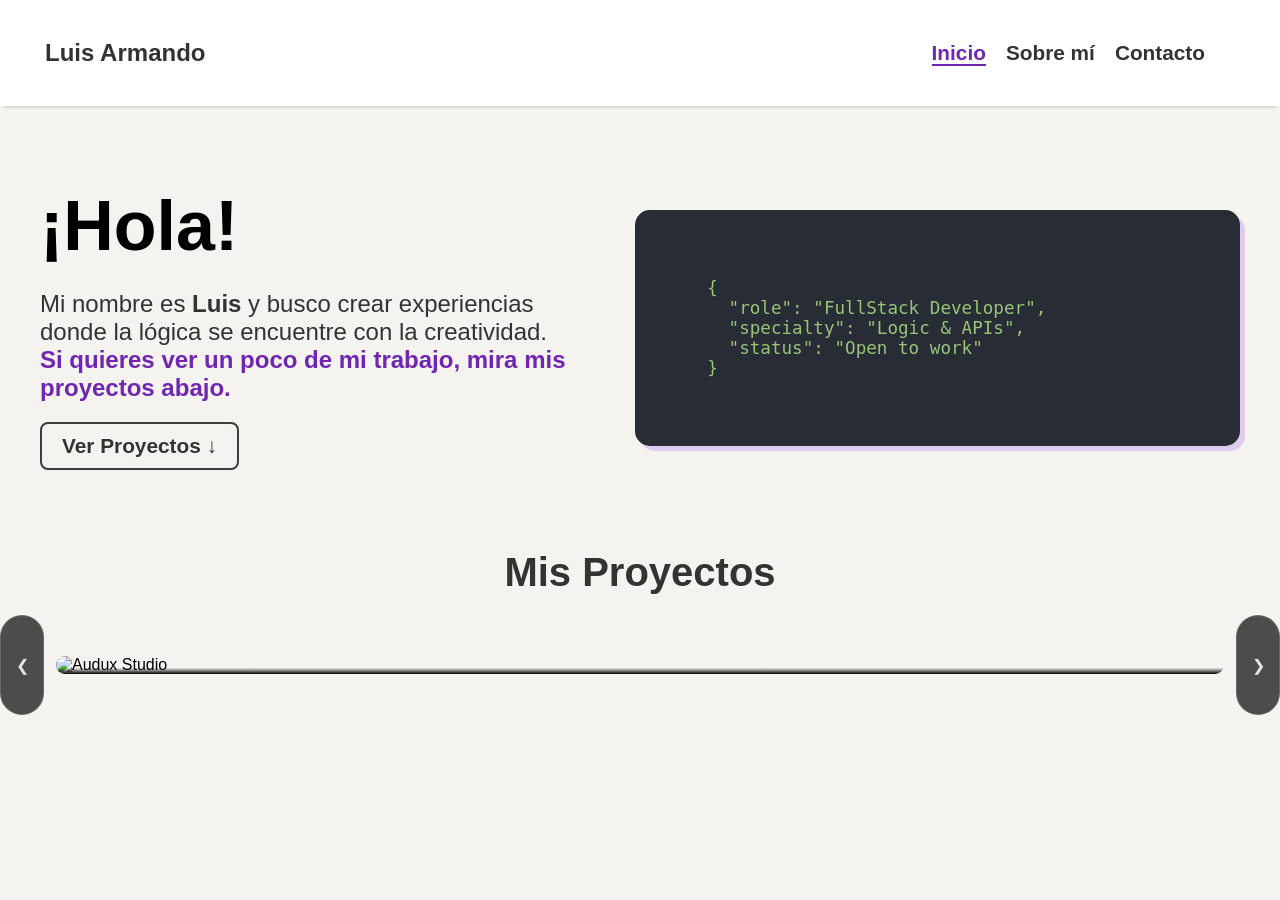
==== index.html @ 327a5020 "v1.1 cambios en el diseño" ====
<!doctype html>
<html lang="en">
  <head>
    <meta charset="UTF-8" />
    <meta name="viewport" content="width=device-width, initial-scale=1.0" />
    <link rel="stylesheet" href="./css/index.css" />
    <link rel="stylesheet" href="./css/carousel.css" />
    <link rel="stylesheet" href="./css/navbar.css" />
    <link rel="stylesheet" href="./css/global.css" />
    <link
      rel="icon"
      type="image/png"
      sizes="32x32"
      href="./assets/Foto_Mia.jpg"
    />
    <title>Inicio - Luis Armando</title>
  </head>
  <body>
    <!-- NAVBAR -->
    <header>
      <nav>
        <a href="./index.html" class="logo-nav">
          <p>Luis Armando</p>
        </a>
        <ul>
          <li><a href="./index.html">Inicio</a></li>
          <li><a href="./pages/sobreMi.html">Sobre mí</a></li>
          <li><a href="./pages/contacto.html">Contacto</a></li>
        </ul>
      </nav>
    </header>

    <!-- SECCIÓN DE MI BIENVENIDA -->

    <div class="hero-section">
      <div class="container-bienvenida">
        <p class="hola">¡Hola!</p>
        <p class="descripcion-bienvenida">
          Mi nombre es <strong>Luis</strong> y busco crear experiencias donde la
          lógica se encuentre con la creatividad.
        </p>
        <p class="descripcion-bienvenida2">
          Si quieres ver un poco de mi trabajo, mira mis proyectos abajo.
        </p>
        <a href="#proyectos" class="btn-scroll">Ver Proyectos ↓</a>
      </div>

      <div class="decoracion-tecnica">
        <pre><code>
    {
      "role": "FullStack Developer",
      "specialty": "Logic & APIs",
      "status": "Open to work"
    }
        </code></pre>
      </div>
    </div>

    <!-- SECCIÓN DEL CAROUSEL -->
    <p class="titulo-trabajo" id="proyectos">Mis Proyectos</p>

    <div class="carousel-wrapper">
      <button class="prev" id="prevBtn">&#10094;</button>

      <div class="carousel-container">
        <div class="carousel-slides">
          <!-- Aqui se inserta el inner de js -->
        </div>
      </div>

      <button class="next" id="nextBtn">&#10095;</button>
    </div>

    <script src="./js/carousel.js"></script>
    <script src="./js/navbar.js"></script>
  </body>
</html>
---- css/index.css ----
.hero-section {
  display: flex;
  flex-wrap: wrap;
  justify-content: center;
  align-items: center;
  gap: 50px;
  max-width: 1200px;
  margin: 60px auto;
  padding: 20px;
}

.hola {
  font-size: 70px;
  margin: 0;
  font-weight: bold;
}

.container-bienvenida {
  flex: 1;
  min-width: 300px;
  text-align: left;
}

.decoracion-tecnica {
  flex: 1;
  min-width: 300px;
  background-color: #282c34;
  color: #7026B1;
  padding: 30px;
  border-radius: 15px;
  box-shadow: 5px 5px 1px rgba(138, 43, 226, 0.2);
  font-family: "Consolas", "Monaco", monospace;
  font-size: 1.1rem;
  user-select: none;
}

.decoracion-tecnica code {
  color: #98c379;
}

.decoracion-tecnica span {
  color: #61afef;
}

.btn-scroll {
  display: inline-block;
  margin-top: 20px;
  color: #333333;
  text-decoration: none;
  font-weight: bold;
  border: 2px solid rgb(61, 61, 61);
  padding: 10px 20px;
  border-radius: 8px;
  transition: all 0.3s ease;
}

.btn-scroll:hover {
  background-color: none;
  color: #7026B1;
  border: 2px solid #7026B1;
}

.titulo-trabajo {
  text-align: center;
  font-size: 40px;
  margin: 0;
  margin-bottom: 20px;
  color: #333333;
  font-weight: bold;
}

.descripcion-bienvenida {
  font-size: 1.5rem;
  margin-bottom: 0;
  color: #333333;
}

.descripcion-bienvenida2 {
  font-weight: bold;
  margin: 0;
  color: #7026B1;
  font-size: 1.5rem;
}

/* ── RESPONSIVE ── */

@media (max-width: 768px) {
  .hero-section {
    margin: 40px auto;
    gap: 30px;
  }

  .hola {
    font-size: 72px;
  }

  .descripcion-bienvenida,
  .descripcion-bienvenida2 {
    font-size: 1.25rem;
  }

  .btn-scroll{
    max-width: 100px;
    font-size: 0.8rem;
  }
}

@media (max-width: 600px) {
  .hero-section {
    flex-direction: column;
    margin: 30px auto;
    gap: 24px;
    padding: 16px;
  }

  .container-bienvenida {
    min-width: unset;
    width: 100%;
  }

  .hola {
    font-size: 56px;
  }

  .descripcion-bienvenida,
  .descripcion-bienvenida2 {
    font-size: 1.1rem;
  }

  .decoracion-tecnica {
    min-width: unset;
    width: 100%;
    font-size: 0.9rem;
    padding: 20px;
    box-sizing: border-box;
    box-shadow: 6px 6px 0px rgba(138, 43, 226, 0.2);
  }

  .titulo-trabajo {
    font-size: 30px;
  }
}

@media (max-width: 480px) {
  .hola {
    font-size: 48px;
  }

  .descripcion-bienvenida,
  .descripcion-bienvenida2 {
    font-size: 1rem;
  }

  .decoracion-tecnica {
    font-size: 0.8rem;
    padding: 16px;
  }

  .titulo-trabajo {
    font-size: 26px;
  }
}
---- css/carousel.css ----
.carousel-wrapper {
  position: relative;
  max-width: 1300px;
  margin: auto;
  margin-bottom: 50px;
  display: flex;
  align-items: center;
  gap: 12px;
}

.carousel-container {
  position: relative;
  flex: 1;
  overflow: hidden;
  border-radius: 12px;
}

.carousel-slides {
  display: flex;
  width: 100%;
  transition: transform 0.4s ease-in-out;
}

.slide {
  flex: 0 0 100%;
  width: 100%;
}

.box-image {
  position: relative;
  width: 100%;
  overflow: hidden;
}

.box-image img {
  width: 100%;
  display: block;
}

.box-image::after {
  content: "";
  position: absolute;
  inset: 0;
  background: linear-gradient(to bottom, transparent 65%, black);
  z-index: 1;
}

.btn-link {
  color: white;
  font-weight: bold;
}

.caption {
  position: absolute;
  bottom: 0;
  left: 0;
  width: 100%;
  padding: 20px;
  color: white;
  z-index: 2;
}

/* ── BOTONES fuera de la imagen ── */
.prev,
.next {
  flex-shrink: 0;
  background: rgba(20, 20, 20, 0.75);
  color: rgba(255, 255, 255, 0.85);
  border: 1px solid rgba(255, 255, 255, 0.15);
  width: 44px;
  height: 100px;
  border-radius: 22px;
  display: flex;
  align-items: center;
  justify-content: center;
  cursor: pointer;
  font-size: 1rem;
  transition:
    background 0.2s ease,
    border-color 0.2s ease,
    color 0.2s ease;
  position: static;
  transform: none;
  z-index: auto;
}

.prev:hover,
.next:hover {
  background: rgba(255, 255, 255, 0.12);
  border-color: rgba(255, 255, 255, 0.4);
  color: white;
}

/* ── RESPONSIVE ── */

@media (max-width: 600px) {
  .carousel-wrapper {
    gap: 8px;
    margin-bottom: 36px;
  }

  .carousel-container {
    border-radius: 8px;
  }

  .prev,
  .next {
    width: 36px;
    height: 72px;
    border-radius: 18px;
    font-size: 0.85rem;
  }

  .caption {
    padding: 12px 14px;
    font-size: 0.9rem;
  }
}

@media (max-width: 480px) {
  .carousel-wrapper {
    margin: 0 10px 10px 10px;
    gap: 6px;
  }

  .prev,
  .next {
    width: 32px;
    height: 60px;
    border-radius: 16px;
    font-size: 0.75rem;
  }

  .caption {
    padding: 10px 12px;
    font-size: 0.82rem;
  }

  .box-image::after {
    background: rgb(0, 0, 0, 0.4);
  }
}
---- css/navbar.css ----
header {
  position: relative;
  background: white;
  box-shadow: 0 4px 4px -4px rgba(0, 0, 0, 0.3);
}

nav {
  display: flex;
  justify-content: space-between;
  margin: auto;
  margin-right: 50px;
  padding: 15px;
  align-items: center;
}

ul {
  display: flex;
  list-style: none;
  gap: 20px;
  margin: 0;
  padding: 10px;
  justify-content: end;
}

a {
  text-decoration: none;
  color: #333333;
  font-size: 1.3rem;
}

a:hover {
  color: #7026B1;
}

li {
  font-size: large;
  font-weight: bold;
}

.logo-nav {
  margin-left: 30px;
  font-size: 1.5rem;
  font-weight: 600;
}

/* ── RESPONSIVE ── */

@media (max-width: 600px) {
  nav {
    margin-right: 0;
    padding: 10px 0;
    justify-content: center;
    flex-direction: column;
  }

  ul {
    justify-content: center;
    gap: 24px;
    padding: 8px 10px;
  }

  ul li a {
    font-size: 0.8rem;
  }

  .logo-nav {
    margin: auto;
    font-size: 1rem;
  }
}

@media (max-width: 480px) {
  ul {
    gap: 16px;
  }

  a {
    font-size: 1rem;
  }
}
---- css/global.css ----
html {
  scroll-behavior: smooth;
}

body {
  box-sizing: border-box;
  background: #f4f3f0;
  margin: 0;
  padding: 0;
  font-family: Arial, Helvetica, sans-serif;
}

/* ESTILOS PARA LAS DEMOSTRACIONES DE LOS PROYECTOS */

.container-btn-volver {
  padding: 20px 0 20px 80px;
}

.container-btn-volver a {
  font-weight: 600;
}

.contenedor-video {
  position: relative;
  max-width: 1300px;
  margin: auto;
  overflow: hidden;
  border-radius: 12px;
  margin-bottom: 50px;
}

#video {
  width: 100%;
  aspect-ratio: 16 / 9;
  background-color: #eee;
}

.descripcion-proyecto {
  font-size: 1.5rem;
  margin-bottom: 0;
  color: rgb(61, 61, 61);
}

.container-descripcion {
  padding-left: 80px;
  width: 65%;
}

.container-demostracion {
  padding-left: 80px;
}

.titulo-proyecto {
  font-size: 3rem;
  font-weight: bold;
  margin: 0;
}

.titulo-caro_gale {
  font-size: 1.5rem;
  font-weight: 600;
  padding-left: 50px;
  margin: 30px;
}

.tecnologias {
  display: flex;
  flex-wrap: wrap;
  gap: 15px;
  max-width: 1300px;
  margin: auto;
  margin-bottom: 40px;
}

.tag {
  border: 0.5px solid rgb(138, 43, 226, 0.3);
  padding: 10px;
  border-radius: 10px;
  box-shadow:
    1px 1px 10px -3px #7026B1,
    -1px -1px 10px -3px #7026B1;
  color: #7026B1;
  transition: color ease 0.2s;
  font-weight: bold;
  background: white;
}

.tag:hover {
  color: #5c1e92;
}

.link-proyecto {
  font-weight: bold;
  color: #7026b1;
  text-decoration: underline;
  transition: color ease 0.2s;
}

.link-proyecto:hover {
  color: rgb(168, 83, 168);
}

nav ul li a.active {
  color: #7026b1;
  font-weight: bold;
  border-bottom: 2px solid #7026b1;
}

.btn-link {
  background-image: linear-gradient(
    to right,
    #ffffff 30%,
    #7026b1 50%,
    #ffffff 70%
  );
  background-size: 200% auto;
  -webkit-background-clip: text;
  background-clip: text;
  color: transparent; /* El blanco lo provee el fondo */
  animation: brillo 3s linear infinite;
}

.btn-link:hover{
  color: white
}

@keyframes brillo {
  0% {
    background-position: 200% center;
  }
  100% {
    background-position: -200% center;
  }
}

/* ── RESPONSIVE ── */

@media (max-width: 768px) {
  .container-descripcion {
    padding-left: 40px;
    width: 80%;
  }

  .container-demostracion {
    padding-left: 40px;
  }

  .container-btn-volver {
    padding-left: 40px;
  }

  .titulo-proyecto {
    font-size: 2.4rem;
  }

  .descripcion-proyecto {
    font-size: 1.25rem;
  }

  .titulo-caro_gale {
    padding-left: 20px;
    margin: 20px 0;
  }
}

@media (max-width: 600px) {
  .container-descripcion {
    padding: 0 16px;
    width: auto;
    box-sizing: border-box;
  }

  .container-demostracion {
    padding: 0 16px;
    box-sizing: border-box;
  }

  .container-btn-volver {
    padding: 16px 0 16px 16px;
  }

  .titulo-proyecto {
    font-size: 2rem;
  }

  .descripcion-proyecto {
    font-size: 1.1rem;
  }

  .titulo-caro_gale {
    font-size: 1.25rem;
    padding-left: 0;
    margin: 20px 0 12px;
  }

  .contenedor-video {
    border-radius: 8px;
    margin-bottom: 32px;
  }

  .tecnologias {
    gap: 10px;
  }
}

@media (max-width: 480px) {
  .titulo-proyecto {
    font-size: 1.75rem;
  }

  .descripcion-proyecto {
    font-size: 1rem;
  }

  .titulo-caro_gale {
    font-size: 1.1rem;
  }

  .tag {
    font-size: 0.85rem;
    padding: 8px;
  }
}
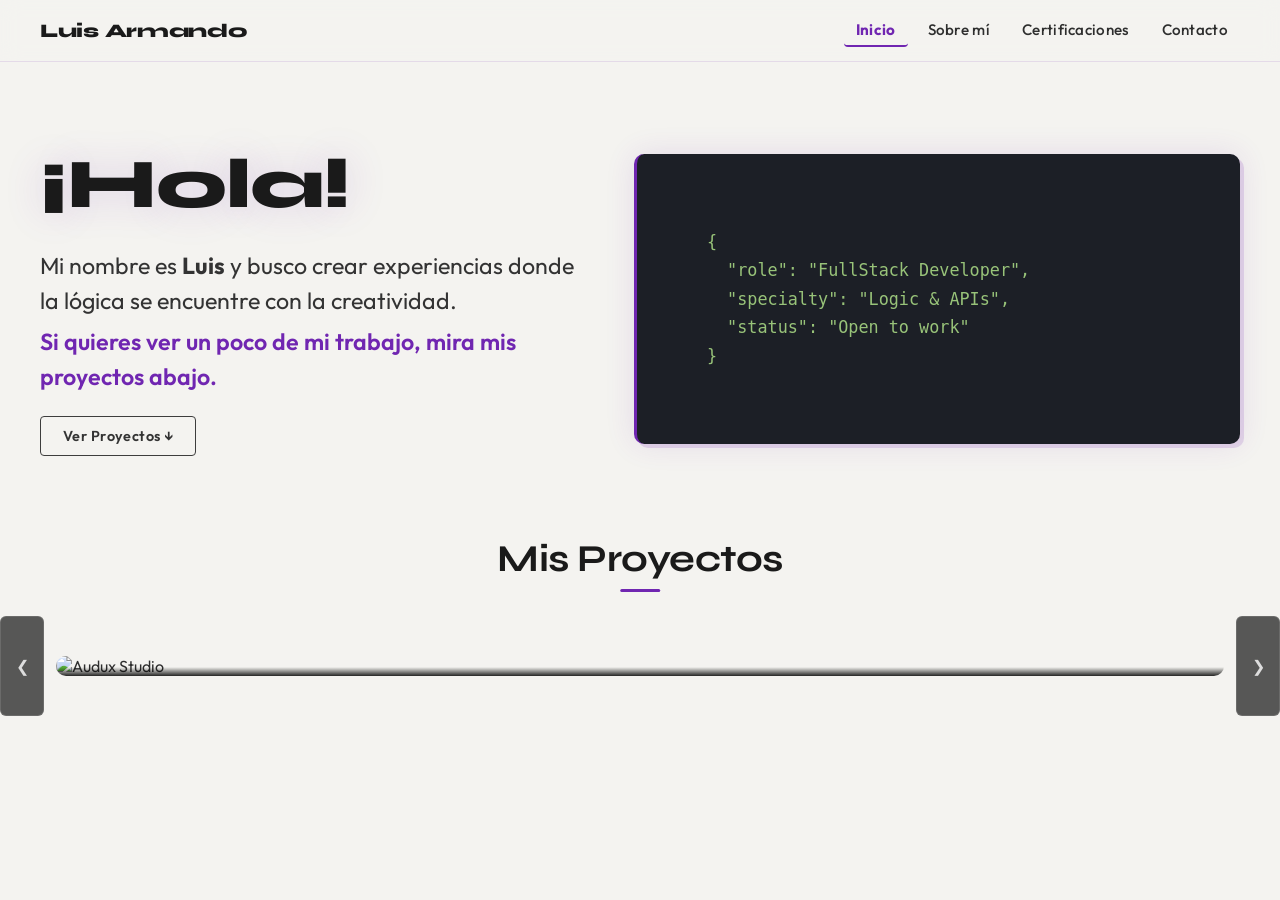
==== commit 473c5e0a: "v.2 Agrengando sección de certificados y mejorando el diseño" ====
--- a/index.html
+++ b/index.html
@@ -25,6 +25,7 @@
         <ul>
           <li><a href="./index.html">Inicio</a></li>
           <li><a href="./pages/sobreMi.html">Sobre mí</a></li>
+          <li><a href="./pages/certificaciones.html">Certificaciones</a></li>
           <li><a href="./pages/contacto.html">Contacto</a></li>
         </ul>
       </nav>
--- a/css/index.css
+++ b/css/index.css
@@ -11,8 +11,12 @@
 
 .hola {
   font-size: 70px;
-  margin: 0;
-  font-weight: bold;
+  margin: 0 0 4px;
+  font-weight: 800;
+  font-family: "Syne", sans-serif;
+  letter-spacing: -1px;
+  color: #1a1a1a;
+  text-shadow: 0 0 40px rgba(112, 38, 177, 0.18);
 }
 
 .container-bienvenida {
@@ -24,14 +28,18 @@
 .decoracion-tecnica {
   flex: 1;
   min-width: 300px;
-  background-color: #282c34;
-  color: #7026B1;
-  padding: 30px;
-  border-radius: 15px;
-  box-shadow: 5px 5px 1px rgba(138, 43, 226, 0.2);
+  background-color: #1c1f26;
+  color: #7026b1;
+  padding: 28px 30px;
+  border-radius: 10px;
+  border-left: 3px solid #7026b1;
+  box-shadow:
+    0 0 30px rgba(112, 38, 177, 0.12),
+    4px 4px 0px rgba(112, 38, 177, 0.15);
   font-family: "Consolas", "Monaco", monospace;
-  font-size: 1.1rem;
+  font-size: 1.05rem;
   user-select: none;
+  line-height: 1.7;
 }
 
 .decoracion-tecnica code {
@@ -44,42 +52,63 @@
 
 .btn-scroll {
   display: inline-block;
-  margin-top: 20px;
-  color: #333333;
+  margin-top: 22px;
+  color: #333;
   text-decoration: none;
-  font-weight: bold;
-  border: 2px solid rgb(61, 61, 61);
-  padding: 10px 20px;
-  border-radius: 8px;
-  transition: all 0.3s ease;
+  font-weight: 600;
+  font-family: "Outfit", sans-serif;
+  border: 1.5px solid #3d3d3d;
+  padding: 10px 22px;
+  border-radius: 4px;
+  transition: all 0.25s ease;
+  letter-spacing: 0.03em;
+  font-size: 0.9rem;
 }
 
 .btn-scroll:hover {
-  background-color: none;
-  color: #7026B1;
-  border: 2px solid #7026B1;
+  color: #7026b1;
+  border-color: #7026b1;
+  box-shadow: 0 0 14px rgba(112, 38, 177, 0.2);
 }
 
 .titulo-trabajo {
   text-align: center;
-  font-size: 40px;
-  margin: 0;
-  margin-bottom: 20px;
-  color: #333333;
-  font-weight: bold;
+  font-size: 38px;
+  font-family: "Syne", sans-serif;
+  font-weight: 700;
+  letter-spacing: -0.5px;
+  margin: 0 0 24px;
+  color: #1a1a1a;
+  position: relative;
+  display: inline-block;
+  left: 50%;
+  transform: translateX(-50%);
+}
+
+.titulo-trabajo::after {
+  content: "";
+  display: block;
+  margin: 8px auto 0;
+  width: 40px;
+  height: 3px;
+  background: #7026b1;
+  border-radius: 2px;
 }
 
 .descripcion-bienvenida {
-  font-size: 1.5rem;
+  font-size: 1.45rem;
   margin-bottom: 0;
-  color: #333333;
+  color: #333;
+  line-height: 1.5;
+  font-weight: 400;
 }
 
 .descripcion-bienvenida2 {
-  font-weight: bold;
-  margin: 0;
-  color: #7026B1;
-  font-size: 1.5rem;
+  font-weight: 600;
+  margin: 6px 0 0;
+  color: #7026b1;
+  font-size: 1.45rem;
+  line-height: 1.5;
 }
 
 /* ── RESPONSIVE ── */
@@ -89,19 +118,15 @@
     margin: 40px auto;
     gap: 30px;
   }
-
   .hola {
-    font-size: 72px;
+    font-size: 64px;
   }
-
   .descripcion-bienvenida,
   .descripcion-bienvenida2 {
-    font-size: 1.25rem;
+    font-size: 1.2rem;
   }
-
-  .btn-scroll{
-    max-width: 100px;
-    font-size: 0.8rem;
+  .btn-scroll {
+    font-size: 0.85rem;
   }
 }
 
@@ -112,51 +137,42 @@
     gap: 24px;
     padding: 16px;
   }
-
   .container-bienvenida {
     min-width: unset;
     width: 100%;
   }
-
   .hola {
-    font-size: 56px;
+    font-size: 52px;
   }
-
   .descripcion-bienvenida,
   .descripcion-bienvenida2 {
     font-size: 1.1rem;
   }
-
   .decoracion-tecnica {
     min-width: unset;
     width: 100%;
-    font-size: 0.9rem;
-    padding: 20px;
+    font-size: 0.88rem;
+    padding: 20px 18px;
     box-sizing: border-box;
-    box-shadow: 6px 6px 0px rgba(138, 43, 226, 0.2);
   }
-
   .titulo-trabajo {
-    font-size: 30px;
+    font-size: 28px;
   }
 }
 
 @media (max-width: 480px) {
   .hola {
-    font-size: 48px;
+    font-size: 44px;
   }
-
   .descripcion-bienvenida,
   .descripcion-bienvenida2 {
     font-size: 1rem;
   }
-
   .decoracion-tecnica {
     font-size: 0.8rem;
     padding: 16px;
   }
-
   .titulo-trabajo {
-    font-size: 26px;
+    font-size: 24px;
   }
 }
--- a/css/carousel.css
+++ b/css/carousel.css
@@ -12,13 +12,13 @@
   position: relative;
   flex: 1;
   overflow: hidden;
-  border-radius: 12px;
+  border-radius: 10px;
 }
 
 .carousel-slides {
   display: flex;
   width: 100%;
-  transition: transform 0.4s ease-in-out;
+  transition: transform 0.4s cubic-bezier(0.4, 0, 0.2, 1);
 }
 
 .slide {
@@ -41,7 +41,7 @@
   content: "";
   position: absolute;
   inset: 0;
-  background: linear-gradient(to bottom, transparent 65%, black);
+  background: linear-gradient(to bottom, transparent 55%, rgba(0, 0, 0, 0.85));
   z-index: 1;
 }
 
@@ -60,16 +60,22 @@
   z-index: 2;
 }
 
+.caption h3 {
+  font-family: "Syne", sans-serif;
+  font-size: 1.2rem;
+  margin: 0 0 6px;
+}
+
 /* ── BOTONES fuera de la imagen ── */
 .prev,
 .next {
   flex-shrink: 0;
-  background: rgba(20, 20, 20, 0.75);
-  color: rgba(255, 255, 255, 0.85);
-  border: 1px solid rgba(255, 255, 255, 0.15);
+  background: rgba(20, 20, 20, 0.7);
+  color: rgba(255, 255, 255, 0.8);
+  border: 1px solid rgba(255, 255, 255, 0.12);
   width: 44px;
   height: 100px;
-  border-radius: 22px;
+  border-radius: 6px;
   display: flex;
   align-items: center;
   justify-content: center;
@@ -78,6 +84,7 @@
   transition:
     background 0.2s ease,
     border-color 0.2s ease,
+    box-shadow 0.2s ease,
     color 0.2s ease;
   position: static;
   transform: none;
@@ -86,8 +93,9 @@
 
 .prev:hover,
 .next:hover {
-  background: rgba(255, 255, 255, 0.12);
-  border-color: rgba(255, 255, 255, 0.4);
+  background: rgba(112, 38, 177, 0.2);
+  border-color: rgba(112, 38, 177, 0.5);
+  box-shadow: 0 0 14px rgba(112, 38, 177, 0.2);
   color: white;
 }
 
@@ -98,19 +106,16 @@
     gap: 8px;
     margin-bottom: 36px;
   }
-
   .carousel-container {
     border-radius: 8px;
   }
-
   .prev,
   .next {
     width: 36px;
     height: 72px;
-    border-radius: 18px;
+    border-radius: 4px;
     font-size: 0.85rem;
   }
-
   .caption {
     padding: 12px 14px;
     font-size: 0.9rem;
@@ -119,24 +124,21 @@
 
 @media (max-width: 480px) {
   .carousel-wrapper {
-    margin: 0 10px 10px 10px;
+    margin: 0 10px 10px;
     gap: 6px;
   }
-
   .prev,
   .next {
     width: 32px;
     height: 60px;
-    border-radius: 16px;
+    border-radius: 4px;
     font-size: 0.75rem;
   }
-
   .caption {
     padding: 10px 12px;
     font-size: 0.82rem;
   }
-
   .box-image::after {
-    background: rgb(0, 0, 0, 0.4);
+    background: rgba(0, 0, 0, 0.45);
   }
 }
--- a/css/navbar.css
+++ b/css/navbar.css
@@ -1,80 +1,105 @@
 header {
-  position: relative;
-  background: white;
-  box-shadow: 0 4px 4px -4px rgba(0, 0, 0, 0.3);
+  position: sticky;
+  top: 0;
+  z-index: 100;
+  background: rgba(244, 243, 240, 0.92);
+  backdrop-filter: blur(10px);
+  -webkit-backdrop-filter: blur(10px);
+  border-bottom: 1px solid rgba(112, 38, 177, 0.12);
 }
 
 nav {
   display: flex;
   justify-content: space-between;
-  margin: auto;
-  margin-right: 50px;
-  padding: 15px;
   align-items: center;
+  max-width: 1300px;
+  margin: 0 auto;
+  padding: 14px 40px;
 }
 
 ul {
   display: flex;
   list-style: none;
-  gap: 20px;
+  gap: 8px;
   margin: 0;
-  padding: 10px;
-  justify-content: end;
+  padding: 0;
+}
+
+li {
+  font-weight: 600;
 }
 
 a {
   text-decoration: none;
-  color: #333333;
-  font-size: 1.3rem;
+  color: var(--text-main);
+  font-size: 0.95rem;
+  font-weight: 500;
+  letter-spacing: 0.02em;
+  transition: color 0.2s ease;
 }
 
-a:hover {
-  color: #7026B1;
+ul li a {
+  display: inline-block;
+  padding: 6px 12px;
+  border-radius: 4px;
+  transition:
+    color 0.2s ease,
+    background 0.2s ease;
 }
 
-li {
-  font-size: large;
-  font-weight: bold;
+ul li a:hover {
+  color: var(--accent);
+  background: rgba(112, 38, 177, 0.06);
 }
 
 .logo-nav {
-  margin-left: 30px;
-  font-size: 1.5rem;
-  font-weight: 600;
+  font-family: "Syne", sans-serif;
+  font-size: 1.2rem;
+  font-weight: 800;
+  letter-spacing: -0.3px;
+  color: #1a1a1a;
+  transition: color 0.2s ease;
+}
+
+.logo-nav p {
+  margin: 0;
+}
+
+.logo-nav:hover {
+  color: var(--accent);
 }
 
 /* ── RESPONSIVE ── */
 
 @media (max-width: 600px) {
   nav {
-    margin-right: 0;
-    padding: 10px 0;
-    justify-content: center;
+    padding: 10px 16px;
     flex-direction: column;
+    gap: 6px;
   }
 
   ul {
+    gap: 4px;
     justify-content: center;
-    gap: 24px;
-    padding: 8px 10px;
   }
 
   ul li a {
-    font-size: 0.8rem;
+    font-size: 0.85rem;
+    padding: 5px 10px;
   }
 
   .logo-nav {
-    margin: auto;
-    font-size: 1rem;
+    font-size: 1.05rem;
   }
 }
 
 @media (max-width: 480px) {
   ul {
-    gap: 16px;
+    gap: 2px;
   }
 
-  a {
-    font-size: 1rem;
+  ul li a {
+    font-size: 0.8rem;
+    padding: 4px 8px;
   }
 }
--- a/css/global.css
+++ b/css/global.css
@@ -1,3 +1,14 @@
+@import url("https://fonts.googleapis.com/css2?family=Syne:wght@700;800&family=Outfit:wght@400;500;600&display=swap");
+
+:root {
+  --accent: #7026b1;
+  --accent-dim: rgba(112, 38, 177, 0.18);
+  --accent-glow: 0 0 18px rgba(112, 38, 177, 0.25);
+  --dark-bg: #1c1f26;
+  --text-main: #2e2e2e;
+  --text-muted: #555;
+}
+
 html {
   scroll-behavior: smooth;
 }
@@ -7,7 +18,8 @@
   background: #f4f3f0;
   margin: 0;
   padding: 0;
-  font-family: Arial, Helvetica, sans-serif;
+  font-family: "Outfit", Arial, Helvetica, sans-serif;
+  color: var(--text-main);
 }
 
 /* ESTILOS PARA LAS DEMOSTRACIONES DE LOS PROYECTOS */
@@ -36,14 +48,19 @@
 }
 
 .descripcion-proyecto {
-  font-size: 1.5rem;
-  margin-bottom: 0;
-  color: rgb(61, 61, 61);
+  font-size: 1.1rem;
+  line-height: 1.75;
+  margin: 0 0 16px;
+  color: #3d3d3d;
+  max-width: 72ch;
 }
 
 .container-descripcion {
-  padding-left: 80px;
+  padding: 20px 80px 36px;
   width: 65%;
+  border-left: 3px solid var(--accent-dim);
+  margin-left: 80px;
+  padding-left: 28px;
 }
 
 .container-demostracion {
@@ -52,15 +69,33 @@
 
 .titulo-proyecto {
   font-size: 3rem;
-  font-weight: bold;
+  font-weight: 800;
+  font-family: "Syne", sans-serif;
   margin: 0;
+  letter-spacing: -0.5px;
 }
 
 .titulo-caro_gale {
-  font-size: 1.5rem;
-  font-weight: 600;
-  padding-left: 50px;
-  margin: 30px;
+  font-family: "Syne", sans-serif;
+  font-size: 1.3rem;
+  font-weight: 700;
+  letter-spacing: -0.2px;
+  color: var(--text-main);
+  padding-left: 0;
+  margin: 32px 0 16px;
+  display: flex;
+  align-items: center;
+  gap: 10px;
+}
+
+.titulo-caro_gale::before {
+  content: "";
+  display: inline-block;
+  width: 4px;
+  height: 1.1em;
+  background: var(--accent);
+  border-radius: 2px;
+  flex-shrink: 0;
 }
 
 .tecnologias {
@@ -73,25 +108,28 @@
 }
 
 .tag {
-  border: 0.5px solid rgb(138, 43, 226, 0.3);
-  padding: 10px;
-  border-radius: 10px;
-  box-shadow:
-    1px 1px 10px -3px #7026B1,
-    -1px -1px 10px -3px #7026B1;
-  color: #7026B1;
-  transition: color ease 0.2s;
-  font-weight: bold;
+  border: 1px solid rgba(112, 38, 177, 0.25);
+  padding: 8px 14px;
+  border-radius: 6px;
+  box-shadow: 0 0 10px -2px rgba(112, 38, 177, 0.2);
+  color: var(--accent);
+  transition:
+    box-shadow 0.2s ease,
+    color 0.2s ease;
+  font-weight: 600;
+  font-size: 0.875rem;
   background: white;
+  letter-spacing: 0.02em;
 }
 
 .tag:hover {
   color: #5c1e92;
+  box-shadow: 0 0 16px -2px rgba(112, 38, 177, 0.35);
 }
 
 .link-proyecto {
   font-weight: bold;
-  color: #7026b1;
+  color: var(--accent);
   text-decoration: underline;
   transition: color ease 0.2s;
 }
@@ -101,9 +139,9 @@
 }
 
 nav ul li a.active {
-  color: #7026b1;
+  color: var(--accent);
   font-weight: bold;
-  border-bottom: 2px solid #7026b1;
+  border-bottom: 2px solid var(--accent);
 }
 
 .btn-link {
@@ -116,12 +154,14 @@
   background-size: 200% auto;
   -webkit-background-clip: text;
   background-clip: text;
-  color: transparent; /* El blanco lo provee el fondo */
+  color: transparent;
+  font-weight: 700;
+  letter-spacing: 0.03em;
   animation: brillo 3s linear infinite;
 }
 
-.btn-link:hover{
-  color: white
+.btn-link:hover {
+  color: white;
 }
 
 @keyframes brillo {
@@ -140,23 +180,18 @@
     padding-left: 40px;
     width: 80%;
   }
-
   .container-demostracion {
     padding-left: 40px;
   }
-
   .container-btn-volver {
     padding-left: 40px;
   }
-
   .titulo-proyecto {
     font-size: 2.4rem;
   }
-
   .descripcion-proyecto {
     font-size: 1.25rem;
   }
-
   .titulo-caro_gale {
     padding-left: 20px;
     margin: 20px 0;
@@ -169,35 +204,28 @@
     width: auto;
     box-sizing: border-box;
   }
-
   .container-demostracion {
     padding: 0 16px;
     box-sizing: border-box;
   }
-
   .container-btn-volver {
     padding: 16px 0 16px 16px;
   }
-
   .titulo-proyecto {
     font-size: 2rem;
   }
-
   .descripcion-proyecto {
     font-size: 1.1rem;
   }
-
   .titulo-caro_gale {
     font-size: 1.25rem;
     padding-left: 0;
     margin: 20px 0 12px;
   }
-
   .contenedor-video {
     border-radius: 8px;
     margin-bottom: 32px;
   }
-
   .tecnologias {
     gap: 10px;
   }
@@ -207,17 +235,18 @@
   .titulo-proyecto {
     font-size: 1.75rem;
   }
-
   .descripcion-proyecto {
     font-size: 1rem;
   }
-
   .titulo-caro_gale {
     font-size: 1.1rem;
   }
-
   .tag {
-    font-size: 0.85rem;
-    padding: 8px;
-  }
-}
+    font-size: 0.82rem;
+    padding: 7px 10px;
+  }
+
+  .container-descripcion {
+    margin-left: 30px;
+  }
+}
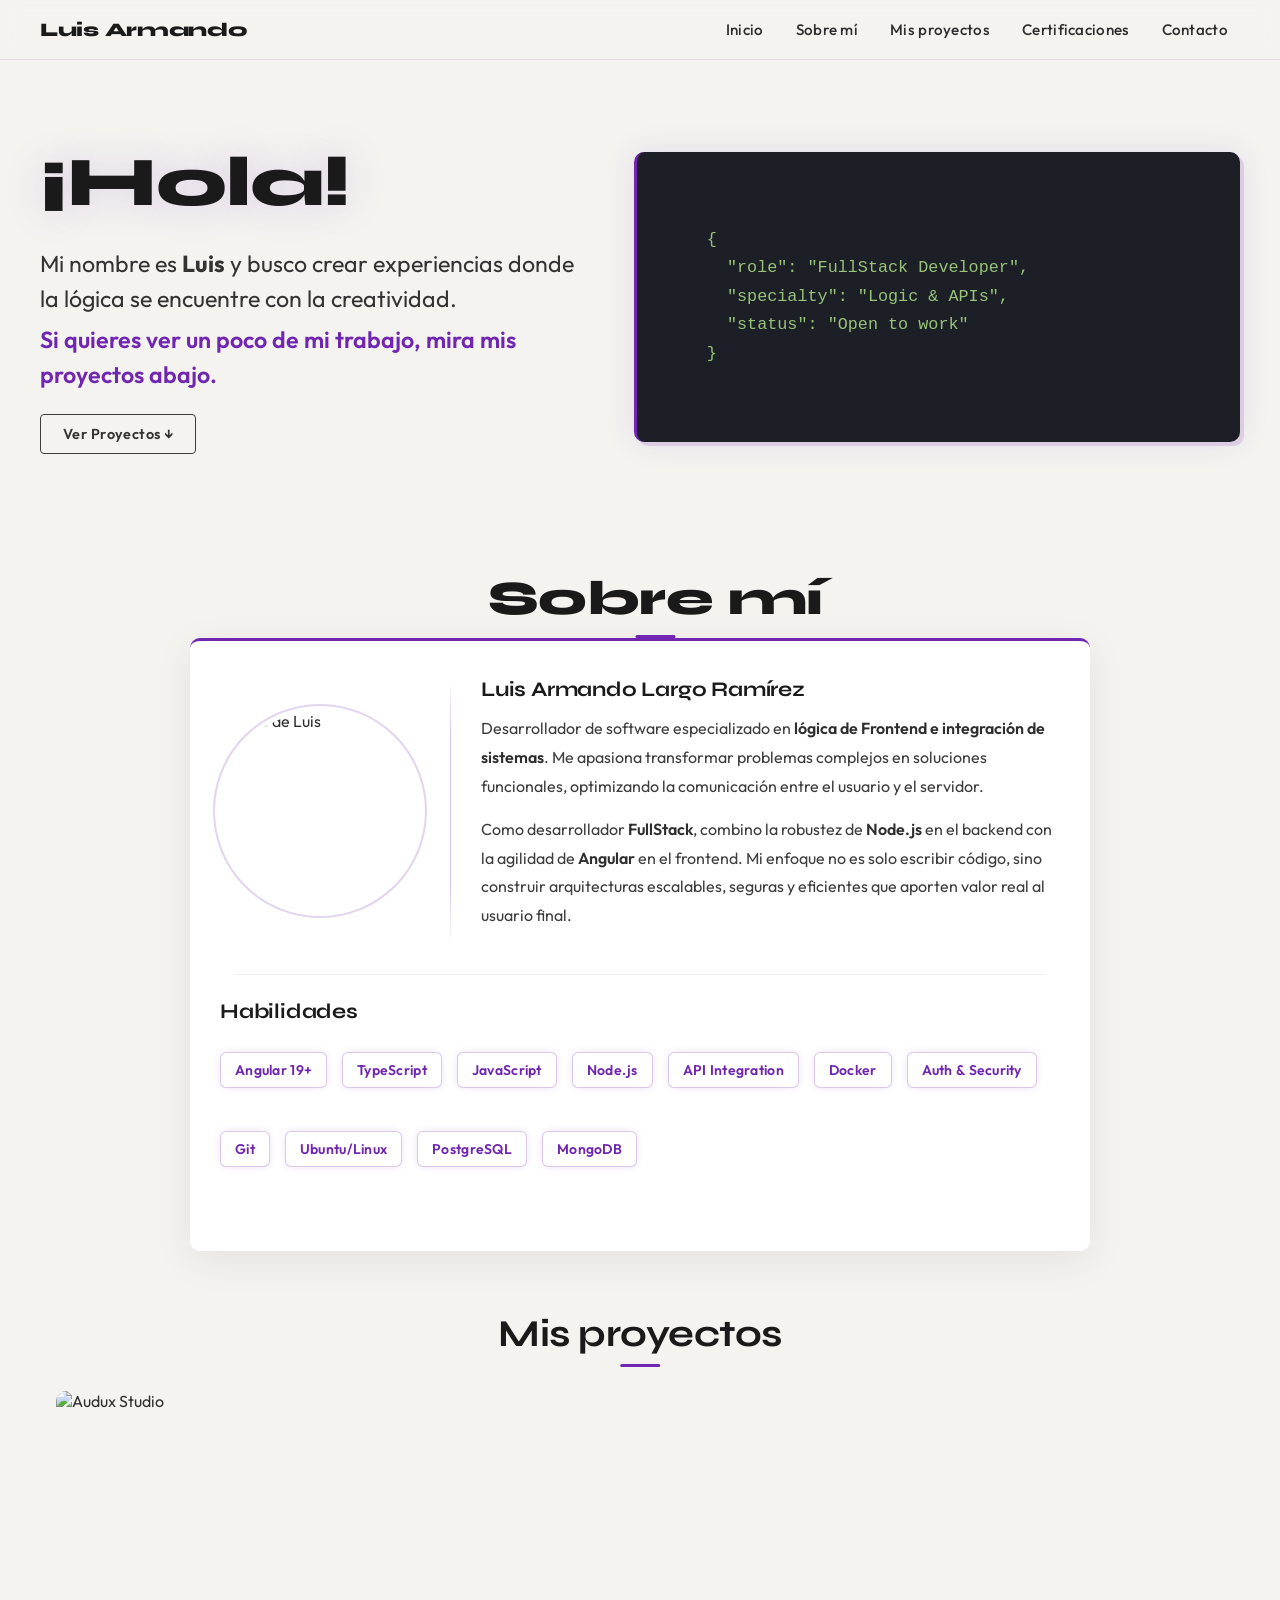
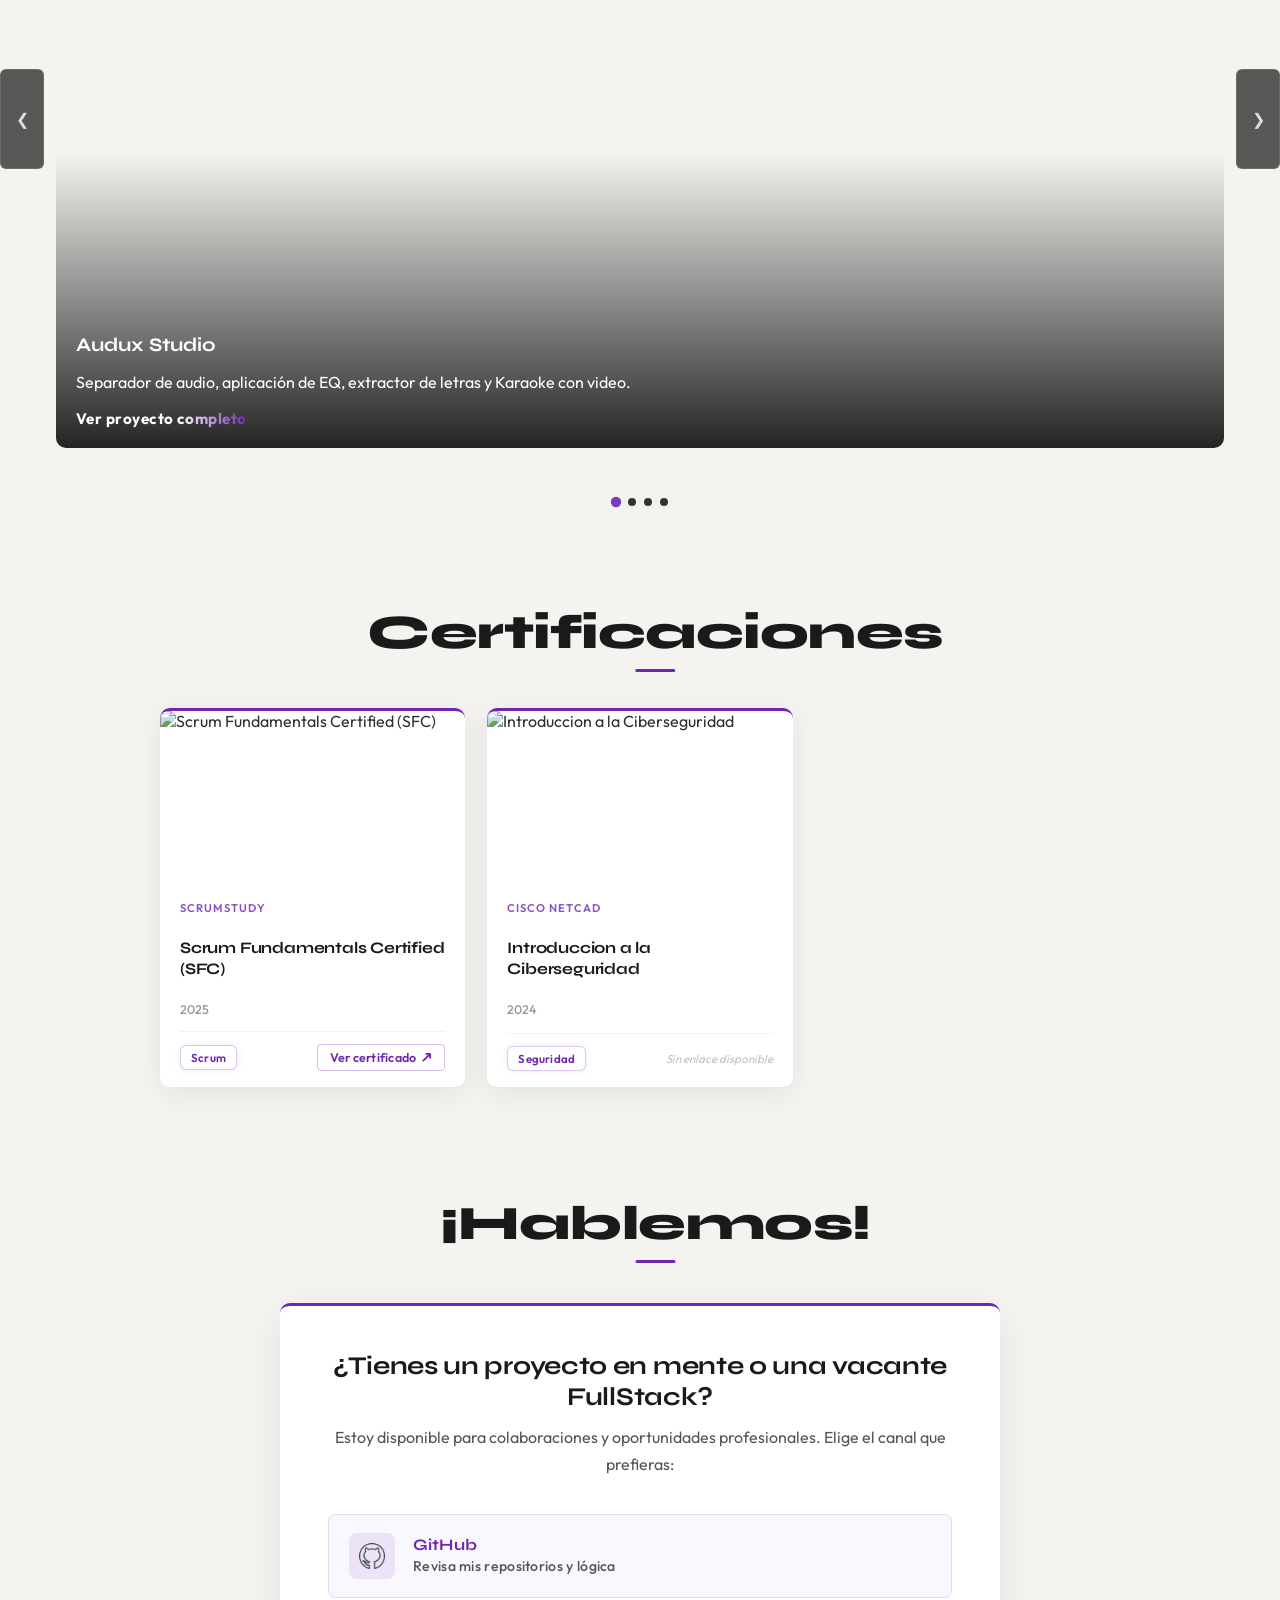
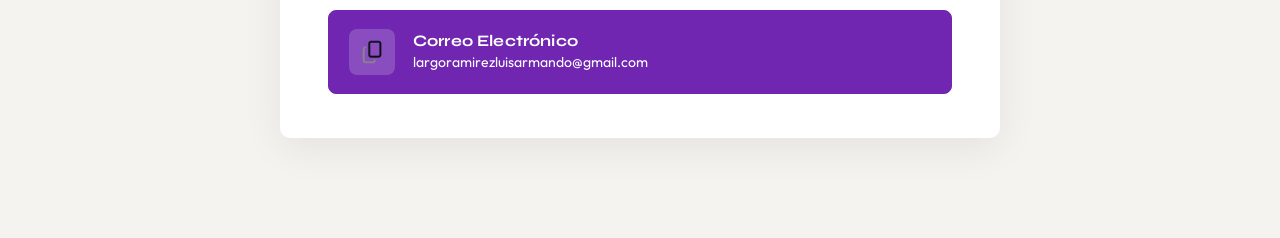
==== commit fafe7ff3: "Conviertiendo a landing page mi protafolio" ====
--- a/index.html
+++ b/index.html
@@ -7,33 +7,36 @@
     <link rel="stylesheet" href="./css/carousel.css" />
     <link rel="stylesheet" href="./css/navbar.css" />
     <link rel="stylesheet" href="./css/global.css" />
+    <link rel="stylesheet" href="./css/sobreMi.css" />
+    <link rel="stylesheet" href="./css/certificaciones.css" />
+    <link rel="stylesheet" href="./css/contacto.css" />
     <link
       rel="icon"
       type="image/png"
       sizes="32x32"
       href="./assets/Foto_Mia.jpg"
     />
-    <title>Inicio - Luis Armando</title>
+    <title>Luis Armando - Portfolio</title>
   </head>
   <body>
     <!-- NAVBAR -->
     <header>
       <nav>
-        <a href="./index.html" class="logo-nav">
+        <a href="#inicio" class="logo-nav">
           <p>Luis Armando</p>
         </a>
         <ul>
-          <li><a href="./index.html">Inicio</a></li>
-          <li><a href="./pages/sobreMi.html">Sobre mí</a></li>
-          <li><a href="./pages/certificaciones.html">Certificaciones</a></li>
-          <li><a href="./pages/contacto.html">Contacto</a></li>
+          <li><a href="#inicio">Inicio</a></li>
+          <li><a href="#sobre-mi">Sobre mí</a></li>
+          <li><a href="#proyectos">Mis proyectos</a></li>
+          <li><a href="#certificaciones">Certificaciones</a></li>
+          <li><a href="#contacto">Contacto</a></li>
         </ul>
       </nav>
     </header>
 
-    <!-- SECCIÓN DE MI BIENVENIDA -->
-
-    <div class="hero-section">
+    <!-- ══════════════ SECCIÓN: INICIO ══════════════ -->
+    <div class="hero-section" id="inicio">
       <div class="container-bienvenida">
         <p class="hola">¡Hola!</p>
         <p class="descripcion-bienvenida">
@@ -57,8 +60,60 @@
       </div>
     </div>
 
-    <!-- SECCIÓN DEL CAROUSEL -->
-    <p class="titulo-trabajo" id="proyectos">Mis Proyectos</p>
+    <!-- ══════════════ SECCIÓN: SOBRE MÍ ══════════════ -->
+    <p class="sobreMi-titulo" id="sobre-mi">Sobre mí</p>
+
+    <div class="container-sobreMi">
+      <div class="mi-presentacion">
+        <div class="sobreMi-Foto">
+          <img
+            src="https://res.cloudinary.com/dzsalq5g6/image/upload/v1777417864/Foto_Mia_plrzdb.jpg"
+            alt="Foto de Luis"
+          />
+        </div>
+        <div class="linea-vertical"></div>
+        <div class="sobreMi-Descripcion">
+          <p class="sobreMi-Nombre">Luis Armando Largo Ramírez</p>
+          <p class="sobreMi-descripcion">
+            Desarrollador de software especializado en
+            <strong>lógica de Frontend e integración de sistemas</strong>. Me
+            apasiona transformar problemas complejos en soluciones funcionales,
+            optimizando la comunicación entre el usuario y el servidor.
+          </p>
+
+          <p class="sobreMi-descripcion">
+            Como desarrollador <strong>FullStack</strong>, combino la robustez
+            de <strong>Node.js</strong> en el backend con la agilidad de
+            <strong>Angular</strong> en el frontend. Mi enfoque no es solo
+            escribir código, sino construir arquitecturas escalables, seguras y
+            eficientes que aporten valor real al usuario final.
+          </p>
+        </div>
+      </div>
+      <hr />
+
+      <div class="habilidades">
+        <p class="sobreMi-Nombre">Habilidades</p>
+        <div class="tecnologias sobremi">
+          <p class="tag">Angular 19+</p>
+          <p class="tag">TypeScript</p>
+          <p class="tag">JavaScript</p>
+          <p class="tag">Node.js</p>
+
+          <p class="tag">API Integration</p>
+          <p class="tag">Docker</p>
+          <p class="tag">Auth & Security</p>
+
+          <p class="tag">Git</p>
+          <p class="tag">Ubuntu/Linux</p>
+          <p class="tag">PostgreSQL</p>
+          <p class="tag">MongoDB</p>
+        </div>
+      </div>
+    </div>
+
+    <!-- ══════════════ SECCIÓN: PROYECTOS ══════════════ -->
+    <p class="titulo-trabajo" id="proyectos">Mis proyectos</p>
 
     <div class="carousel-wrapper">
       <button class="prev" id="prevBtn">&#10094;</button>
@@ -72,7 +127,119 @@
       <button class="next" id="nextBtn">&#10095;</button>
     </div>
 
+    <!-- ══════════════ SECCIÓN: CERTIFICACIONES ══════════════ -->
+    <p class="cert-titulo" id="certificaciones">Certificaciones</p>
+
+    <div class="cert-grid">
+      <!-- ══ TARJETA ══ -->
+      <div class="cert-card">
+        <img
+          class="cert-img"
+          src="https://res.cloudinary.com/dzsalq5g6/image/upload/v1777447774/Certificacion_scrum_zsuzkc.jpg"
+          alt="Scrum Fundamentals Certified (SFC)"
+        />
+        <div class="cert-body">
+          <span class="cert-emisor">SCRUMstudy</span>
+          <p class="cert-nombre">Scrum Fundamentals Certified (SFC)</p>
+          <span class="cert-fecha">2025</span>
+        </div>
+        <div class="cert-divider"></div>
+        <div class="cert-footer">
+          <div class="cert-tags">
+            <span class="cert-tag">Scrum</span>
+          </div>
+          <a
+            class="cert-link"
+            href="https://www.scrumstudy.com/certification/verify?type=SFC&number=1094518"
+            target="_blank"
+            rel="noopener noreferrer"
+          >
+            Ver certificado
+            <svg
+              width="11"
+              height="11"
+              viewBox="0 0 12 12"
+              fill="none"
+              stroke="currentColor"
+              stroke-width="2"
+            >
+              <path d="M2 10L10 2M10 2H5M10 2v5" />
+            </svg>
+          </a>
+        </div>
+      </div>
+
+      <!-- ══ TARJETA ══ -->
+      <div class="cert-card">
+        <img
+          class="cert-img"
+          src="https://res.cloudinary.com/dzsalq5g6/image/upload/v1777447685/Certificado_Introduccion_A_La_CiberSeguridad_spl8ei.jpg"
+          alt="Introduccion a la Ciberseguridad"
+        />
+        <div class="cert-body">
+          <span class="cert-emisor">CISCO Netcad</span>
+          <p class="cert-nombre">Introduccion a la Ciberseguridad</p>
+          <span class="cert-fecha">2024</span>
+        </div>
+        <div class="cert-divider"></div>
+        <div class="cert-footer">
+          <div class="cert-tags">
+            <span class="cert-tag">Seguridad</span>
+          </div>
+          <span class="cert-no-link">Sin enlace disponible</span>
+        </div>
+      </div>
+    </div>
+
+    <!-- ══════════════ SECCIÓN: CONTACTO ══════════════ -->
+    <section class="contacto-seccion" id="contacto">
+      <p class="sobreMi-titulo">¡Hablemos!</p>
+
+      <div class="container-contacto-minimal">
+        <div class="card-contacto-directo">
+          <div class="header-contacto">
+            <h3>¿Tienes un proyecto en mente o una vacante FullStack?</h3>
+            <p>
+              Estoy disponible para colaboraciones y oportunidades
+              profesionales. Elige el canal que prefieras:
+            </p>
+          </div>
+
+          <div class="grid-enlaces">
+            <a
+              href="https://github.com/luislr220"
+              target="_blank"
+              class="enlace-card"
+            >
+              <div class="icon-container">
+                <img src="./assets/icon-github.png" alt="icon-github" />
+              </div>
+              <div class="enlace-texto">
+                <span>GitHub</span>
+                <p>Revisa mis repositorios y lógica</p>
+              </div>
+            </a>
+
+            <div
+              class="enlace-card principal"
+              id="copyEmail"
+              style="cursor: pointer"
+            >
+              <div class="icon-container">
+                <img src="./assets/icon-copy.png" alt="icon-copy" />
+              </div>
+              <div class="enlace-texto">
+                <span>Correo Electrónico</span>
+                <p id="emailText">largoramirezluisarmando@gmail.com</p>
+              </div>
+            </div>
+          </div>
+        </div>
+      </div>
+    </section>
+
     <script src="./js/carousel.js"></script>
+    <script src="./js/contacto.js"></script>
     <script src="./js/navbar.js"></script>
   </body>
 </html>
--- a/css/carousel.css
+++ b/css/carousel.css
@@ -30,11 +30,14 @@
   position: relative;
   width: 100%;
   overflow: hidden;
+  aspect-ratio: 16 / 9;
 }
 
 .box-image img {
   width: 100%;
+  height: 100%;
   display: block;
+  object-fit: cover;
 }
 
 .box-image::after {
@@ -99,6 +102,30 @@
   color: white;
 }
 
+.carousel-dots {
+  display: flex;
+  justify-content: center;
+  gap: 8px;
+  margin-bottom: 50px;
+  margin-top: 7px;
+}
+
+.dot {
+  width: 8px;
+  height: 8px;
+  border-radius: 50%;
+  background: #333;
+  cursor: pointer;
+  transition:
+    background 0.3s ease,
+    transform 0.3s ease;
+}
+
+.dot.active {
+  background: rgba(112, 38, 177, 0.9);
+  transform: scale(1.3);
+}
+
 /* ── RESPONSIVE ── */
 
 @media (max-width: 600px) {
--- a/css/navbar.css
+++ b/css/navbar.css
@@ -6,6 +6,30 @@
   backdrop-filter: blur(10px);
   -webkit-backdrop-filter: blur(10px);
   border-bottom: 1px solid rgba(112, 38, 177, 0.12);
+}
+
+/* ── AJUSTE PARA LANDING PAGE DE UNA SOLA SECCIÓN ──
+   Como el header ahora es sticky y la navegación usa anclas (#inicio,
+   #sobre-mi, #proyectos, #certificaciones, #contacto) dentro de una
+   sola página, sin esto el header taparía el inicio de cada sección
+   al hacer scroll hacia ella. */
+#inicio,
+#sobre-mi,
+#proyectos,
+#certificaciones,
+#contacto {
+  scroll-margin-top: 80px;
+}
+
+@media (max-width: 860px) {
+  #inicio,
+  #sobre-mi,
+  #proyectos,
+  #certificaciones,
+  #contacto {
+    /* aquí el nav pasa a 2 filas (logo + links), por lo que es más alto */
+    scroll-margin-top: 110px;
+  }
 }
 
 nav {
@@ -19,10 +43,12 @@
 
 ul {
   display: flex;
+  flex-wrap: wrap;
   list-style: none;
-  gap: 8px;
+  gap: 6px 8px;
   margin: 0;
   padding: 0;
+  justify-content: flex-end;
 }
 
 li {
@@ -42,6 +68,7 @@
   display: inline-block;
   padding: 6px 12px;
   border-radius: 4px;
+  white-space: nowrap;
   transition:
     color 0.2s ease,
     background 0.2s ease;
@@ -71,16 +98,29 @@
 
 /* ── RESPONSIVE ── */
 
-@media (max-width: 600px) {
+/* Con 5 opciones en el menú, la fila logo + links se satura antes que
+   con 4, así que el layout apilado (logo arriba, links centrados abajo)
+   arranca en una pantalla más ancha que antes. */
+@media (max-width: 860px) {
   nav {
-    padding: 10px 16px;
+    padding: 10px 24px;
     flex-direction: column;
     gap: 6px;
   }
 
   ul {
-    gap: 4px;
     justify-content: center;
+  }
+}
+
+@media (max-width: 600px) {
+  nav {
+    padding: 10px 16px;
+    gap: 6px;
+  }
+
+  ul {
+    gap: 4px 6px;
   }
 
   ul li a {
@@ -95,11 +135,18 @@
 
 @media (max-width: 480px) {
   ul {
-    gap: 2px;
+    gap: 3px 4px;
   }
 
   ul li a {
-    font-size: 0.8rem;
+    font-size: 0.78rem;
     padding: 4px 8px;
   }
 }
+
+@media (max-width: 360px) {
+  ul li a {
+    font-size: 0.72rem;
+    padding: 3px 6px;
+  }
+}
--- a/css/sobreMi.css
+++ b/css/sobreMi.css
@@ -0,0 +1,209 @@
+.container-sobreMi {
+  background-color: white;
+  margin: 0 auto 60px;
+  border-radius: 10px;
+  box-shadow: 0 10px 40px rgba(0, 0, 0, 0.07);
+  max-width: 900px;
+  border-top: 3px solid var(--accent);
+  overflow: hidden;
+}
+
+.mi-presentacion {
+  display: flex;
+  flex-wrap: wrap;
+  gap: 30px;
+  justify-content: center;
+  padding: 36px 30px 30px;
+}
+
+.sobreMi-titulo {
+  font-family: "Syne", sans-serif;
+  text-align: center;
+  font-size: 3rem;
+  font-weight: 800;
+  letter-spacing: -0.5px;
+  margin: 36px 15px 24px;
+  position: relative;
+  display: inline-block;
+  left: 50%;
+  transform: translateX(-50%);
+  color: #1a1a1a;
+}
+
+.sobreMi-titulo::after {
+  content: "";
+  display: block;
+  width: 40px;
+  height: 3px;
+  background: var(--accent);
+  border-radius: 2px;
+  margin: 8px auto 0;
+}
+
+.sobreMi-Foto {
+  flex: 0 0 200px;
+  display: flex;
+  justify-content: center;
+  align-items: center;
+}
+
+.sobreMi-Foto img {
+  width: 200px;
+  height: 200px;
+  object-fit: cover;
+  object-position: center;
+  border-radius: 50%;
+  outline: 2px solid rgba(112, 38, 177, 0.2);
+  outline-offset: 5px;
+  transition:
+    outline-color 0.3s ease,
+    box-shadow 0.3s ease;
+}
+
+.sobreMi-Foto img:hover {
+  outline-color: rgba(112, 38, 177, 0.55);
+  box-shadow: 0 0 24px rgba(112, 38, 177, 0.18);
+}
+
+.linea-vertical {
+  width: 1px;
+  align-self: stretch;
+  background: linear-gradient(
+    to bottom,
+    transparent,
+    rgba(112, 38, 177, 0.25) 20%,
+    rgba(112, 38, 177, 0.25) 80%,
+    transparent
+  );
+}
+
+.sobreMi-Nombre {
+  font-family: "Syne", sans-serif;
+  font-size: 1.3rem;
+  font-weight: 700;
+  color: #1a1a1a;
+  margin: 0 0 12px;
+  letter-spacing: -0.2px;
+}
+
+.sobreMi-Descripcion {
+  flex: 1;
+  min-width: 300px;
+  color: var(--text-muted);
+}
+
+.sobreMi-descripcion {
+  font-size: 1rem;
+  line-height: 1.8;
+  color: #3d3d3d;
+  margin: 0 0 14px;
+}
+
+.sobreMi-descripcion strong {
+  color: var(--text-main);
+  font-weight: 600;
+}
+
+.habilidades {
+  padding: 24px 30px 30px;
+}
+
+hr {
+  width: 90%;
+  border: none;
+  border-top: 1px solid rgba(0, 0, 0, 0.06);
+  margin: 0 auto;
+}
+
+.tecnologias.sobremi {
+  margin-top: 14px;
+}
+
+.tecnologias.sobremi .tag {
+  cursor: default;
+  transition:
+    color 0.2s ease,
+    transform 0.15s ease,
+    box-shadow 0.2s ease;
+}
+
+.tecnologias.sobremi .tag:hover {
+  color: #5c1e92;
+  transform: translateY(-2px);
+  box-shadow:
+    0 4px 14px -3px rgba(112, 38, 177, 0.35),
+    0 0 8px -2px rgba(112, 38, 177, 0.2);
+}
+
+/* ── RESPONSIVE ── */
+
+@media (max-width: 768px) {
+  .container-sobreMi {
+    margin: 0 16px 48px;
+    max-width: 100%;
+  }
+  .sobreMi-titulo {
+    font-size: 2.4rem;
+  }
+}
+
+@media (max-width: 600px) {
+  .sobreMi-titulo {
+    font-size: 2rem;
+    margin: 24px 15px 20px;
+  }
+  .mi-presentacion {
+    flex-direction: column;
+    align-items: center;
+    gap: 20px;
+    padding: 24px 20px;
+  }
+  .linea-vertical {
+    display: none;
+  }
+  .sobreMi-Descripcion {
+    min-width: unset;
+    width: 100%;
+    text-align: left;
+  }
+  .sobreMi-Nombre {
+    font-size: 1.2rem;
+    text-align: center;
+  }
+  .habilidades {
+    padding: 20px 20px 24px;
+  }
+  .habilidades .sobreMi-Nombre {
+    text-align: left;
+  }
+}
+
+@media (max-width: 480px) {
+  .container-sobreMi {
+    margin: 0 10px 40px;
+    border-radius: 8px;
+  }
+  .sobreMi-titulo {
+    font-size: 1.75rem;
+  }
+  .sobreMi-Foto img {
+    width: 160px;
+    height: 160px;
+  }
+  .sobreMi-Foto {
+    flex: unset;
+  }
+  .mi-presentacion {
+    padding: 20px 16px;
+  }
+  .habilidades {
+    padding: 16px 16px 20px;
+  }
+  .tecnologias.sobremi {
+    gap: 10px;
+  }
+  .tag {
+    font-size: 0.85rem;
+    padding: 8px;
+  }
+}
--- a/css/certificaciones.css
+++ b/css/certificaciones.css
@@ -0,0 +1,215 @@
+/* ── TÍTULO ── */
+.cert-titulo {
+  font-family: "Syne", sans-serif;
+  font-size: 3rem;
+  font-weight: 800;
+  letter-spacing: -0.5px;
+  color: #1a1a1a;
+  text-align: center;
+  position: relative;
+  display: inline-block;
+  left: 50%;
+  transform: translateX(-50%);
+  margin: 48px 15px 36px;
+}
+
+.cert-titulo::after {
+  content: "";
+  display: block;
+  width: 40px;
+  height: 3px;
+  background: var(--accent);
+  border-radius: 2px;
+  margin: 8px auto 0;
+}
+
+/* ── GRID ── */
+.cert-grid {
+  display: grid;
+  grid-template-columns: repeat(auto-fill, minmax(290px, 1fr));
+  gap: 22px;
+  max-width: 960px;
+  margin: 0 auto 72px;
+  padding: 0 24px;
+}
+
+/* ── CARD ── */
+.cert-card {
+  background: white;
+  border-radius: 10px;
+  border-top: 3px solid var(--accent);
+  box-shadow: 0 6px 30px rgba(0, 0, 0, 0.07);
+  overflow: hidden;
+  display: flex;
+  flex-direction: column;
+  transition:
+    transform 0.2s ease,
+    box-shadow 0.2s ease;
+}
+
+.cert-card:hover {
+  transform: translateY(-4px);
+  box-shadow: 0 12px 40px rgba(112, 38, 177, 0.13);
+}
+
+/* ── IMAGEN / PLACEHOLDER ── */
+.cert-img {
+  width: 100%;
+  aspect-ratio: 16 / 9;
+  object-fit: cover;
+  display: block;
+}
+
+/* Usa esta cuando NO tengas imagen */
+.cert-img-placeholder {
+  width: 100%;
+  aspect-ratio: 16 / 9;
+  background: #f0eaf8;
+  display: flex;
+  flex-direction: column;
+  align-items: center;
+  justify-content: center;
+  gap: 8px;
+}
+
+.cert-img-placeholder svg {
+  opacity: 0.35;
+}
+
+.cert-img-placeholder span {
+  font-size: 0.72rem;
+  color: var(--accent);
+  opacity: 0.55;
+  font-weight: 500;
+  letter-spacing: 0.05em;
+}
+
+/* ── BODY ── */
+.cert-body {
+  padding: 18px 20px 14px;
+  flex: 1;
+  display: flex;
+  flex-direction: column;
+  gap: 6px;
+}
+
+.cert-emisor {
+  font-size: 0.7rem;
+  font-weight: 600;
+  text-transform: uppercase;
+  letter-spacing: 0.09em;
+  color: var(--accent);
+  opacity: 0.8;
+}
+
+.cert-nombre {
+  font-family: "Syne", sans-serif;
+  font-size: 1rem;
+  font-weight: 700;
+  color: #1a1a1a;
+  line-height: 1.35;
+  letter-spacing: -0.2px;
+}
+
+.cert-fecha {
+  font-size: 0.78rem;
+  color: #999;
+  font-weight: 500;
+}
+
+/* ── FOOTER ── */
+.cert-divider {
+  height: 1px;
+  background: rgba(0, 0, 0, 0.05);
+  margin: 0 20px;
+}
+
+.cert-footer {
+  padding: 12px 20px 16px;
+  display: flex;
+  align-items: center;
+  justify-content: space-between;
+  gap: 10px;
+  flex-wrap: wrap;
+}
+
+.cert-tags {
+  display: flex;
+  flex-wrap: wrap;
+  gap: 6px;
+}
+
+.cert-tag {
+  border: 1px solid rgba(112, 38, 177, 0.25);
+  padding: 4px 10px;
+  border-radius: 6px;
+  box-shadow: 0 0 8px -2px rgba(112, 38, 177, 0.18);
+  color: var(--accent);
+  font-size: 0.72rem;
+  font-weight: 600;
+  background: white;
+  letter-spacing: 0.02em;
+  transition:
+    box-shadow 0.2s ease,
+    color 0.2s ease;
+}
+
+.cert-tag:hover {
+  color: #5c1e92;
+  box-shadow: 0 0 14px -2px rgba(112, 38, 177, 0.3);
+}
+
+/* Con enlace */
+.cert-link {
+  display: inline-flex;
+  align-items: center;
+  gap: 5px;
+  font-size: 0.78rem;
+  font-weight: 600;
+  color: var(--accent);
+  text-decoration: none;
+  border: 1.5px solid rgba(112, 38, 177, 0.3);
+  padding: 5px 12px;
+  border-radius: 4px;
+  flex-shrink: 0;
+  transition: all 0.2s ease;
+  white-space: nowrap;
+}
+
+.cert-link:hover {
+  background: rgba(112, 38, 177, 0.06);
+  border-color: var(--accent);
+  box-shadow: 0 0 10px rgba(112, 38, 177, 0.15);
+}
+
+/* Sin enlace */
+.cert-no-link {
+  font-size: 0.72rem;
+  color: #c0c0c0;
+  font-style: italic;
+  flex-shrink: 0;
+}
+
+/* ── RESPONSIVE ── */
+@media (max-width: 768px) {
+  .cert-titulo {
+    font-size: 2.4rem;
+  }
+}
+
+@media (max-width: 600px) {
+  .cert-titulo {
+    font-size: 2rem;
+    margin: 32px 15px 28px;
+  }
+  .cert-grid {
+    padding: 0 16px;
+    gap: 16px;
+  }
+}
+
+@media (max-width: 480px) {
+  .cert-titulo {
+    font-size: 1.75rem;
+  }
+}
--- a/css/contacto.css
+++ b/css/contacto.css
@@ -0,0 +1,197 @@
+.contacto-seccion {
+  padding-bottom: 60px;
+}
+
+.sobreMi-titulo {
+  font-family: "Syne", sans-serif;
+  text-align: center;
+  font-size: 3rem;
+  font-weight: 800;
+  letter-spacing: -0.5px;
+  color: #1a1a1a;
+  margin: 36px 15px 0;
+  position: relative;
+  display: inline-block;
+  left: 50%;
+  transform: translateX(-50%);
+}
+
+.sobreMi-titulo::after {
+  content: "";
+  display: block;
+  width: 40px;
+  height: 3px;
+  background: var(--accent);
+  border-radius: 2px;
+  margin: 8px auto 0;
+}
+
+.container-contacto-minimal {
+  max-width: 720px;
+  margin: 40px auto;
+  padding: 0 20px;
+}
+
+.card-contacto-directo {
+  background: white;
+  border-radius: 10px;
+  border-top: 3px solid var(--accent);
+  padding: 44px 48px;
+  box-shadow: 0 10px 40px rgba(0, 0, 0, 0.07);
+  text-align: center;
+}
+
+.header-contacto h3 {
+  font-family: "Syne", sans-serif;
+  font-size: 1.6rem;
+  font-weight: 700;
+  letter-spacing: -0.3px;
+  color: #1a1a1a;
+  margin: 0 0 12px;
+}
+
+.header-contacto p {
+  color: var(--text-muted);
+  font-size: 1rem;
+  line-height: 1.7;
+  margin: 0 0 36px;
+}
+
+.grid-enlaces {
+  display: flex;
+  flex-direction: column;
+  gap: 12px;
+}
+
+.enlace-card {
+  display: flex;
+  align-items: center;
+  padding: 18px 20px;
+  background: #faf8ff;
+  border: 1px solid rgba(112, 38, 177, 0.15);
+  border-radius: 8px;
+  text-decoration: none;
+  transition:
+    transform 0.2s ease,
+    border-color 0.2s ease,
+    box-shadow 0.2s ease,
+    background 0.2s ease;
+  text-align: left;
+}
+
+.enlace-card:hover {
+  transform: translateY(-2px);
+  border-color: var(--accent);
+  background: white;
+  box-shadow: 0 6px 20px rgba(112, 38, 177, 0.12);
+}
+
+.enlace-card.principal {
+  background: var(--accent);
+  border-color: var(--accent);
+}
+
+.enlace-card.principal:hover {
+  background: #6020a0;
+  border-color: #6020a0;
+  box-shadow: 0 6px 20px rgba(112, 38, 177, 0.3);
+}
+
+.enlace-card.principal .enlace-texto span,
+.enlace-card.principal .enlace-texto p {
+  color: white;
+}
+
+.icon-container {
+  margin-right: 18px;
+  background: rgba(112, 38, 177, 0.1);
+  width: 46px;
+  height: 46px;
+  flex-shrink: 0;
+  display: flex;
+  align-items: center;
+  justify-content: center;
+  border-radius: 8px;
+  color: var(--accent);
+  transition: background 0.2s ease;
+}
+
+.icon-container img {
+  width: 26px;
+  height: 26px;
+}
+
+.enlace-card.principal .icon-container {
+  background: rgba(255, 255, 255, 0.18);
+}
+
+.enlace-texto span {
+  display: block;
+  font-family: "Syne", sans-serif;
+  font-size: 1rem;
+  font-weight: 700;
+  color: var(--accent);
+  letter-spacing: 0.01em;
+}
+
+.enlace-texto p {
+  margin: 3px 0 0;
+  font-size: 0.88rem;
+  color: var(--text-muted);
+  line-height: 1.4;
+}
+
+/* ── RESPONSIVE ── */
+
+@media (max-width: 600px) {
+  .card-contacto-directo {
+    padding: 30px 24px;
+    border-radius: 8px;
+  }
+  .header-contacto h3 {
+    font-size: 1.35rem;
+  }
+  .header-contacto p {
+    font-size: 0.95rem;
+    margin-bottom: 24px;
+  }
+  .sobreMi-titulo {
+    font-size: 2.2rem;
+  }
+}
+
+@media (max-width: 480px) {
+  .container-contacto-minimal {
+    padding: 0 12px;
+    margin: 24px auto;
+  }
+  .card-contacto-directo {
+    padding: 24px 16px;
+  }
+  .header-contacto h3 {
+    font-size: 1.2rem;
+  }
+  .enlace-card {
+    padding: 14px 16px;
+  }
+  .enlace-texto p {
+    font-size: 0.78rem;
+    word-break: break-all;
+  }
+  .enlace-texto span {
+    font-size: 0.95rem;
+  }
+  .icon-container {
+    width: 40px;
+    height: 40px;
+    margin-right: 14px;
+    border-radius: 6px;
+  }
+  .icon-container img {
+    width: 22px;
+    height: 22px;
+  }
+  .sobreMi-titulo {
+    font-size: 1.9rem;
+  }
+}
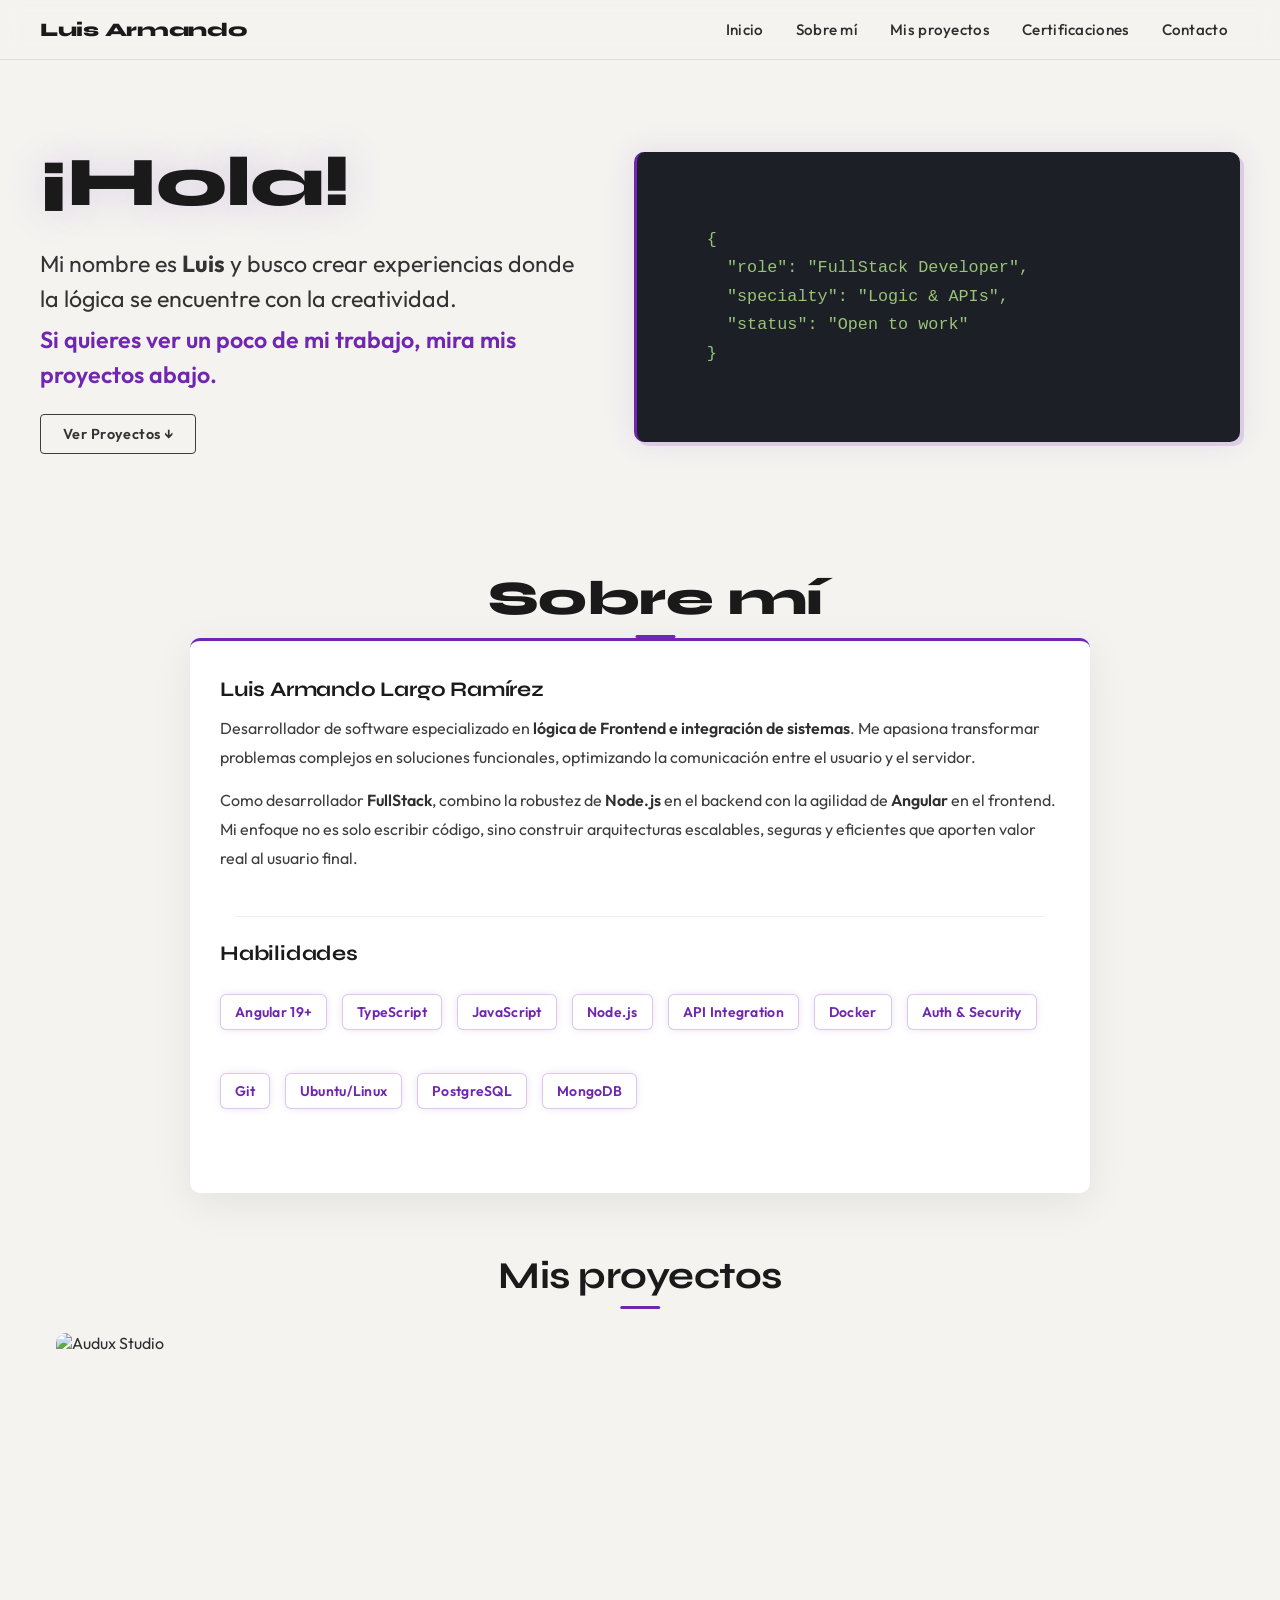
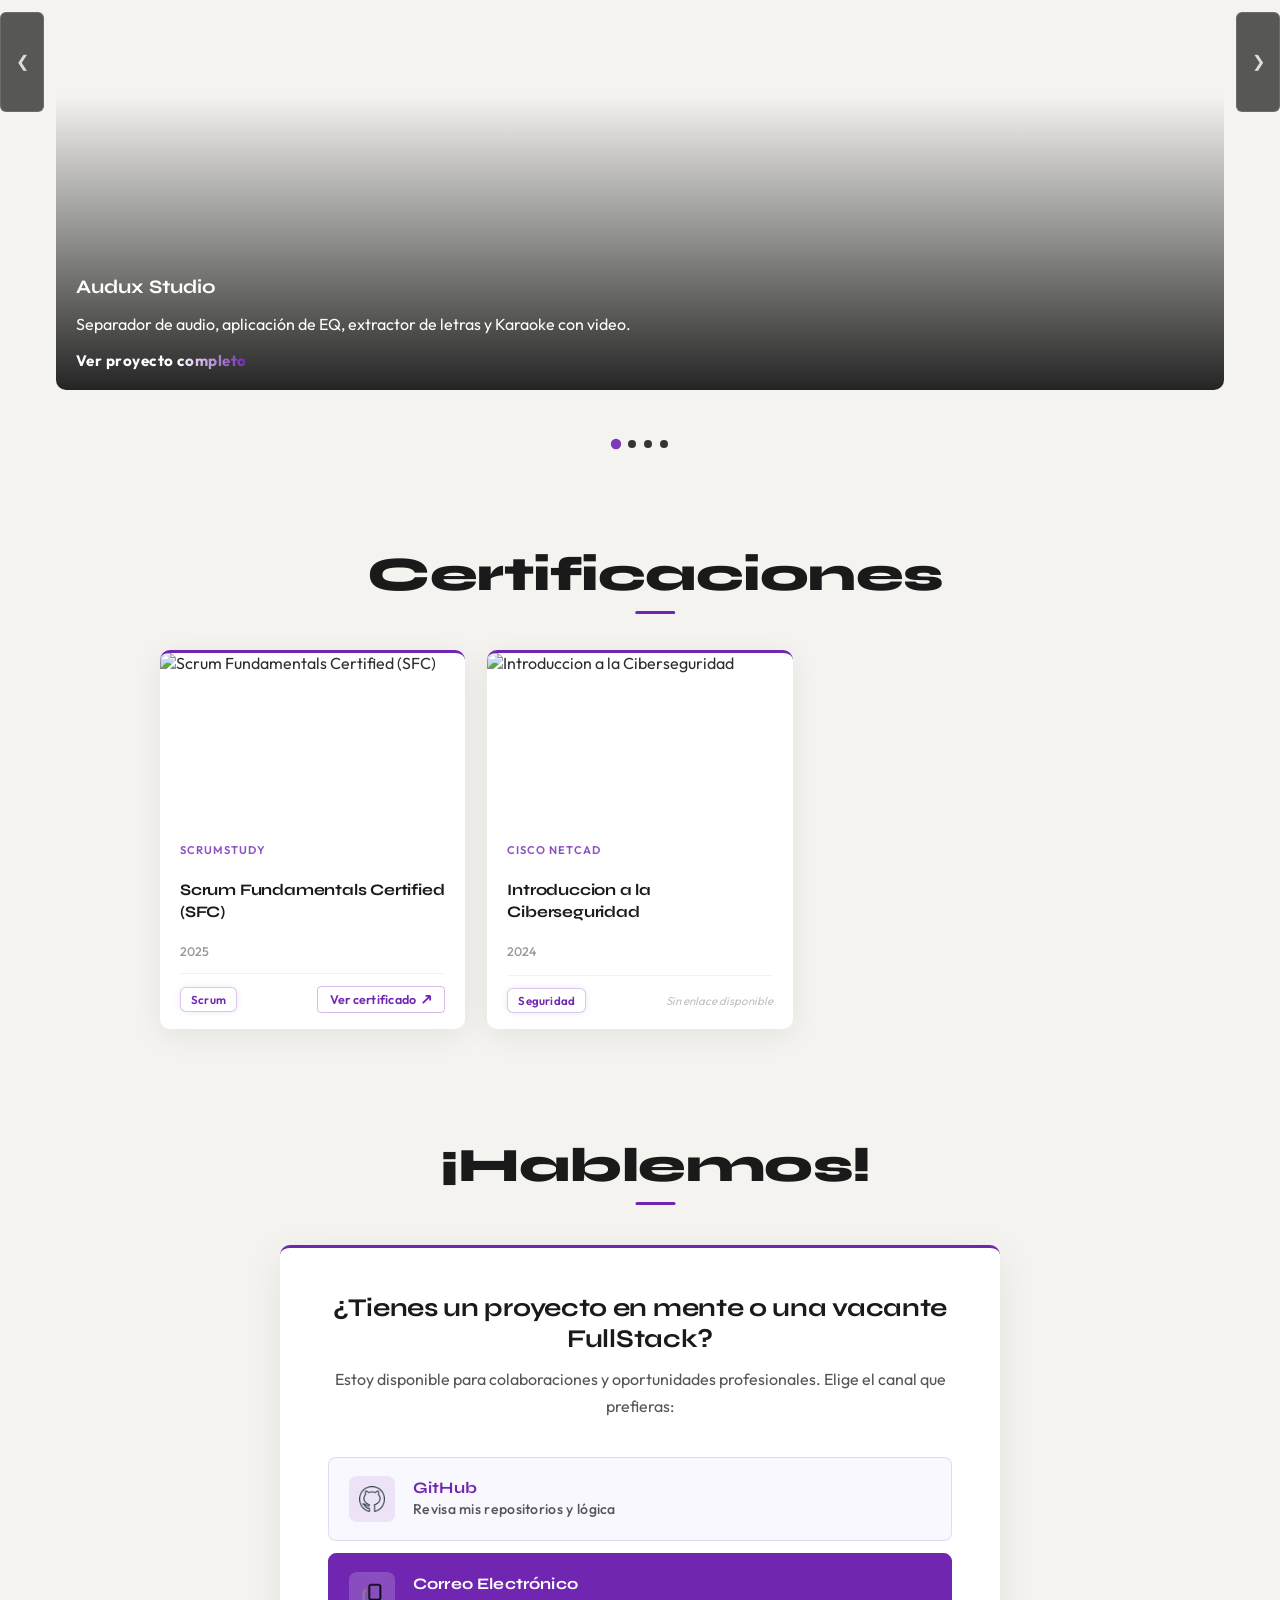
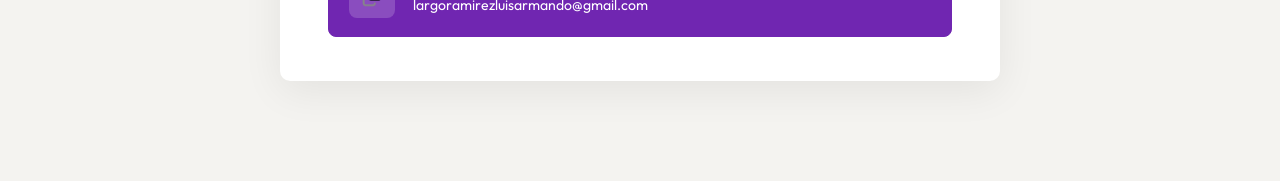
==== commit 4f8829db: "Quitando la foto de perfil" ====
--- a/index.html
+++ b/index.html
@@ -16,7 +16,7 @@
       sizes="32x32"
       href="./assets/Foto_Mia.jpg"
     />
-    <title>Luis Armando - Portfolio</title>
+    <title>Luis Armando - Portafolio</title>
   </head>
   <body>
     <!-- NAVBAR -->
@@ -65,13 +65,6 @@
 
     <div class="container-sobreMi">
       <div class="mi-presentacion">
-        <div class="sobreMi-Foto">
-          <img
-            src="https://res.cloudinary.com/dzsalq5g6/image/upload/v1777417864/Foto_Mia_plrzdb.jpg"
-            alt="Foto de Luis"
-          />
-        </div>
-        <div class="linea-vertical"></div>
         <div class="sobreMi-Descripcion">
           <p class="sobreMi-Nombre">Luis Armando Largo Ramírez</p>
           <p class="sobreMi-descripcion">
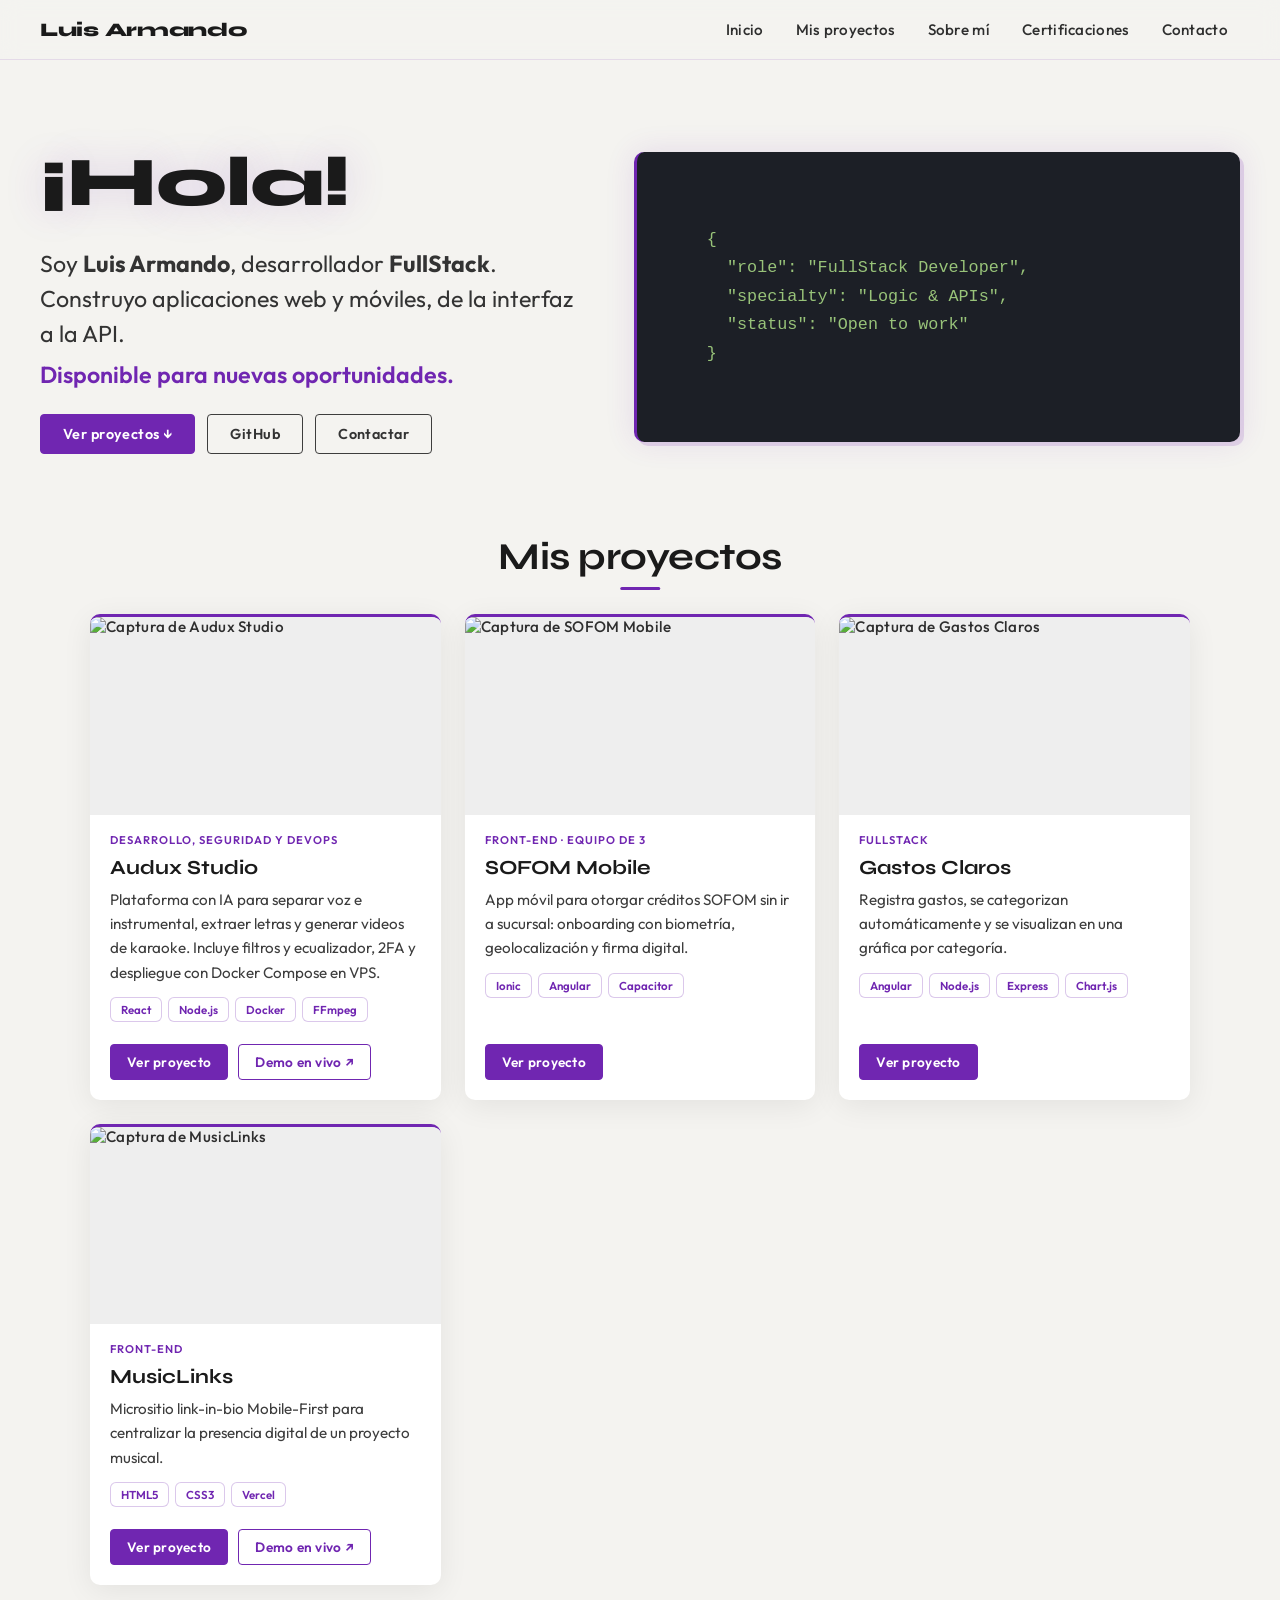
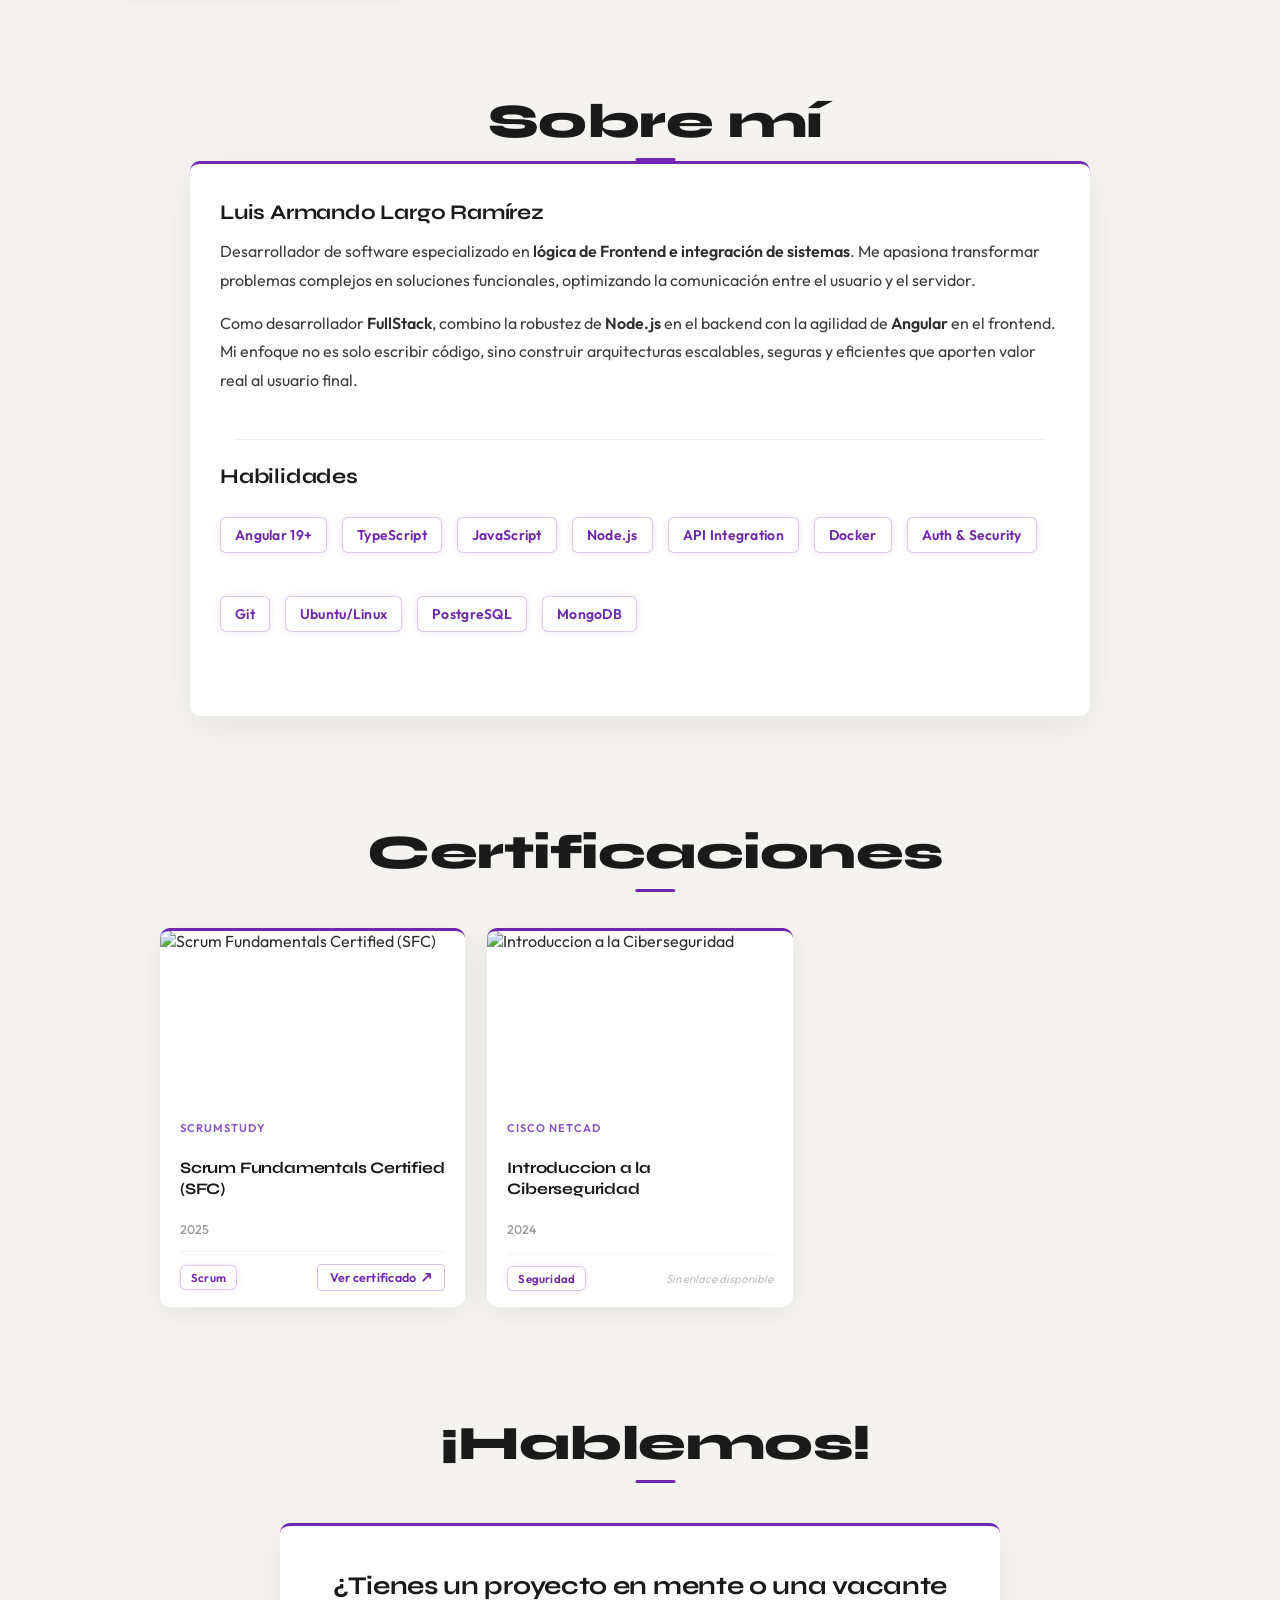
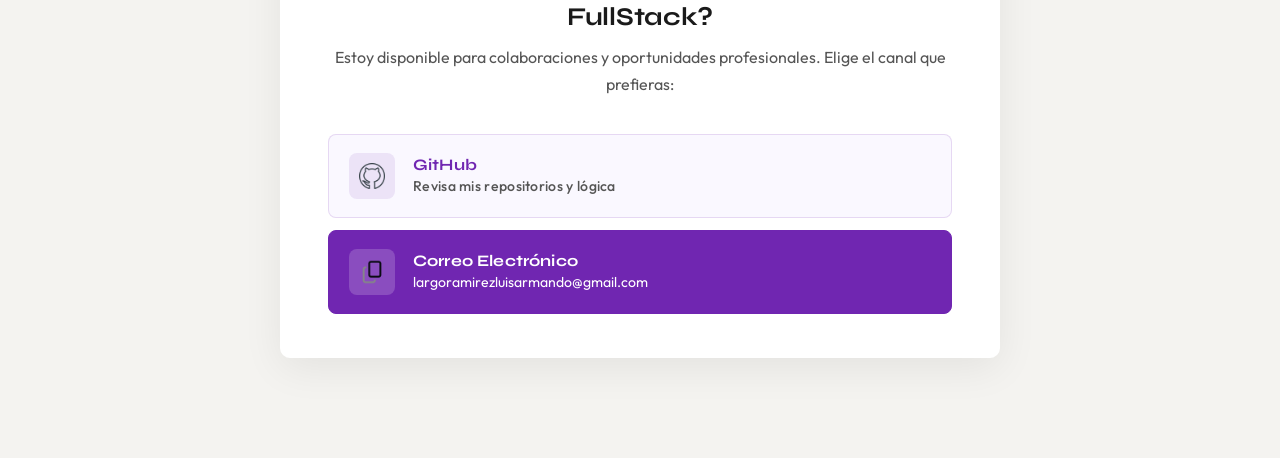
==== commit 24af5a46: "Actualizando la sección del carrusel donde se muestran los proyectos por cards staticos para mostrar" ====
--- a/index.html
+++ b/index.html
@@ -1,10 +1,10 @@
 <!doctype html>
-<html lang="en">
+<html lang="es">
   <head>
     <meta charset="UTF-8" />
     <meta name="viewport" content="width=device-width, initial-scale=1.0" />
     <link rel="stylesheet" href="./css/index.css" />
-    <link rel="stylesheet" href="./css/carousel.css" />
+    <link rel="stylesheet" href="./css/cards.css" />
     <link rel="stylesheet" href="./css/navbar.css" />
     <link rel="stylesheet" href="./css/global.css" />
     <link rel="stylesheet" href="./css/sobreMi.css" />
@@ -16,7 +16,11 @@
       sizes="32x32"
       href="./assets/Foto_Mia.jpg"
     />
-    <title>Luis Armando - Portafolio</title>
+    <title>Luis Armando — Desarrollador FullStack</title>
+    <meta
+      name="description"
+      content="Portafolio de Luis Armando, desarrollador FullStack con Angular y Node.js. Proyectos, certificaciones y contacto."
+    />
   </head>
   <body>
     <!-- NAVBAR -->
@@ -27,8 +31,8 @@
         </a>
         <ul>
           <li><a href="#inicio">Inicio</a></li>
+          <li><a href="#proyectos">Mis proyectos</a></li>
           <li><a href="#sobre-mi">Sobre mí</a></li>
-          <li><a href="#proyectos">Mis proyectos</a></li>
           <li><a href="#certificaciones">Certificaciones</a></li>
           <li><a href="#contacto">Contacto</a></li>
         </ul>
@@ -40,13 +44,26 @@
       <div class="container-bienvenida">
         <p class="hola">¡Hola!</p>
         <p class="descripcion-bienvenida">
-          Mi nombre es <strong>Luis</strong> y busco crear experiencias donde la
-          lógica se encuentre con la creatividad.
+          Soy <strong>Luis Armando</strong>, desarrollador
+          <strong>FullStack</strong>.
+          Construyo aplicaciones web y móviles, de la interfaz a la API.
         </p>
         <p class="descripcion-bienvenida2">
-          Si quieres ver un poco de mi trabajo, mira mis proyectos abajo.
+          Disponible para nuevas oportunidades.
         </p>
-        <a href="#proyectos" class="btn-scroll">Ver Proyectos ↓</a>
+        <div class="hero-cta">
+          <a href="#proyectos" class="btn-scroll btn-primary"
+            >Ver proyectos ↓</a
+          >
+          <a
+            href="https://github.com/luislr220"
+            target="_blank"
+            rel="noopener noreferrer"
+            class="btn-scroll"
+            >GitHub</a
+          >
+          <a href="#contacto" class="btn-scroll">Contactar</a>
+        </div>
       </div>
 
       <div class="decoracion-tecnica">
@@ -58,6 +75,13 @@
     }
         </code></pre>
       </div>
+    </div>
+
+    <!-- ══════════════ SECCIÓN: PROYECTOS ══════════════ -->
+    <p class="titulo-trabajo" id="proyectos">Mis proyectos</p>
+
+    <div class="proyectos-grid">
+      <!-- Las cards se generan en js/cards.js -->
     </div>
 
     <!-- ══════════════ SECCIÓN: SOBRE MÍ ══════════════ -->
@@ -103,21 +127,6 @@
           <p class="tag">MongoDB</p>
         </div>
       </div>
-    </div>
-
-    <!-- ══════════════ SECCIÓN: PROYECTOS ══════════════ -->
-    <p class="titulo-trabajo" id="proyectos">Mis proyectos</p>
-
-    <div class="carousel-wrapper">
-      <button class="prev" id="prevBtn">&#10094;</button>
-
-      <div class="carousel-container">
-        <div class="carousel-slides">
-          <!-- Aqui se inserta el inner de js -->
-        </div>
-      </div>
-
-      <button class="next" id="nextBtn">&#10095;</button>
     </div>
 
     <!-- ══════════════ SECCIÓN: CERTIFICACIONES ══════════════ -->
@@ -231,7 +240,7 @@
       </div>
     </section>
 
-    <script src="./js/carousel.js"></script>
+    <script src="./js/cards.js"></script>
     <script src="./js/contacto.js"></script>
     <script src="./js/navbar.js"></script>
   </body>
--- a/css/index.css
+++ b/css/index.css
@@ -176,3 +176,22 @@
     font-size: 24px;
   }
 }
+
+/* ── CTAs del hero ── */
+.hero-cta {
+  display: flex;
+  flex-wrap: wrap;
+  gap: 0 12px;
+}
+
+.btn-scroll.btn-primary {
+  background: var(--accent);
+  border-color: var(--accent);
+  color: white;
+}
+
+.btn-scroll.btn-primary:hover {
+  background: #5c1e92;
+  border-color: #5c1e92;
+  color: white;
+}
--- a/css/cards.css
+++ b/css/cards.css
@@ -0,0 +1,130 @@
+.proyectos-grid {
+  display: grid;
+  grid-template-columns: repeat(auto-fit, minmax(300px, 1fr));
+  gap: 24px;
+  max-width: 1100px;
+  margin: 0 auto 72px;
+  padding: 0 24px;
+}
+
+.proyecto-card {
+  background: white;
+  border-radius: 10px;
+  border-top: 3px solid var(--accent);
+  box-shadow: 0 6px 30px rgba(0, 0, 0, 0.07);
+  overflow: hidden;
+  display: flex;
+  flex-direction: column;
+  transition:
+    transform 0.2s ease,
+    box-shadow 0.2s ease;
+}
+
+.proyecto-card:hover {
+  transform: translateY(-4px);
+  box-shadow: 0 12px 40px rgba(112, 38, 177, 0.13);
+}
+
+.card-img {
+  display: block;
+  aspect-ratio: 16 / 9;
+  overflow: hidden;
+  background: #eee;
+}
+
+.card-img img {
+  width: 100%;
+  height: 100%;
+  object-fit: cover;
+  object-position: top center;
+  display: block;
+}
+
+.card-body {
+  padding: 18px 20px 8px;
+  flex: 1;
+  display: flex;
+  flex-direction: column;
+  gap: 8px;
+}
+
+.card-rol {
+  font-size: 0.7rem;
+  font-weight: 600;
+  text-transform: uppercase;
+  letter-spacing: 0.09em;
+  color: var(--accent);
+}
+
+.card-titulo {
+  font-family: "Syne", sans-serif;
+  font-size: 1.25rem;
+  font-weight: 700;
+  margin: 0;
+  color: #1a1a1a;
+}
+
+.card-desc {
+  margin: 0;
+  font-size: 0.95rem;
+  line-height: 1.6;
+  color: #3d3d3d;
+}
+
+.card-tags {
+  display: flex;
+  flex-wrap: wrap;
+  gap: 6px;
+  margin-top: 4px;
+}
+
+.card-tag {
+  border: 1px solid rgba(112, 38, 177, 0.25);
+  padding: 4px 10px;
+  border-radius: 6px;
+  color: var(--accent);
+  font-size: 0.72rem;
+  font-weight: 600;
+  background: white;
+}
+
+.card-actions {
+  display: flex;
+  flex-wrap: wrap;
+  gap: 10px;
+  padding: 14px 20px 20px;
+}
+
+.card-btn {
+  font-size: 0.85rem;
+  font-weight: 600;
+  padding: 8px 16px;
+  border-radius: 4px;
+  border: 1.5px solid var(--accent);
+  background: var(--accent);
+  color: white;
+  transition: all 0.2s ease;
+}
+
+.card-btn:hover {
+  background: #5c1e92;
+  border-color: #5c1e92;
+  box-shadow: 0 0 12px rgba(112, 38, 177, 0.25);
+}
+
+.card-btn.sec {
+  background: transparent;
+  color: var(--accent);
+}
+
+.card-btn.sec:hover {
+  background: rgba(112, 38, 177, 0.06);
+  box-shadow: 0 0 10px rgba(112, 38, 177, 0.15);
+}
+
+@media (max-width: 600px) {
+  .proyectos-grid {
+    padding: 0 16px;
+    gap: 18px;
+  }
+}
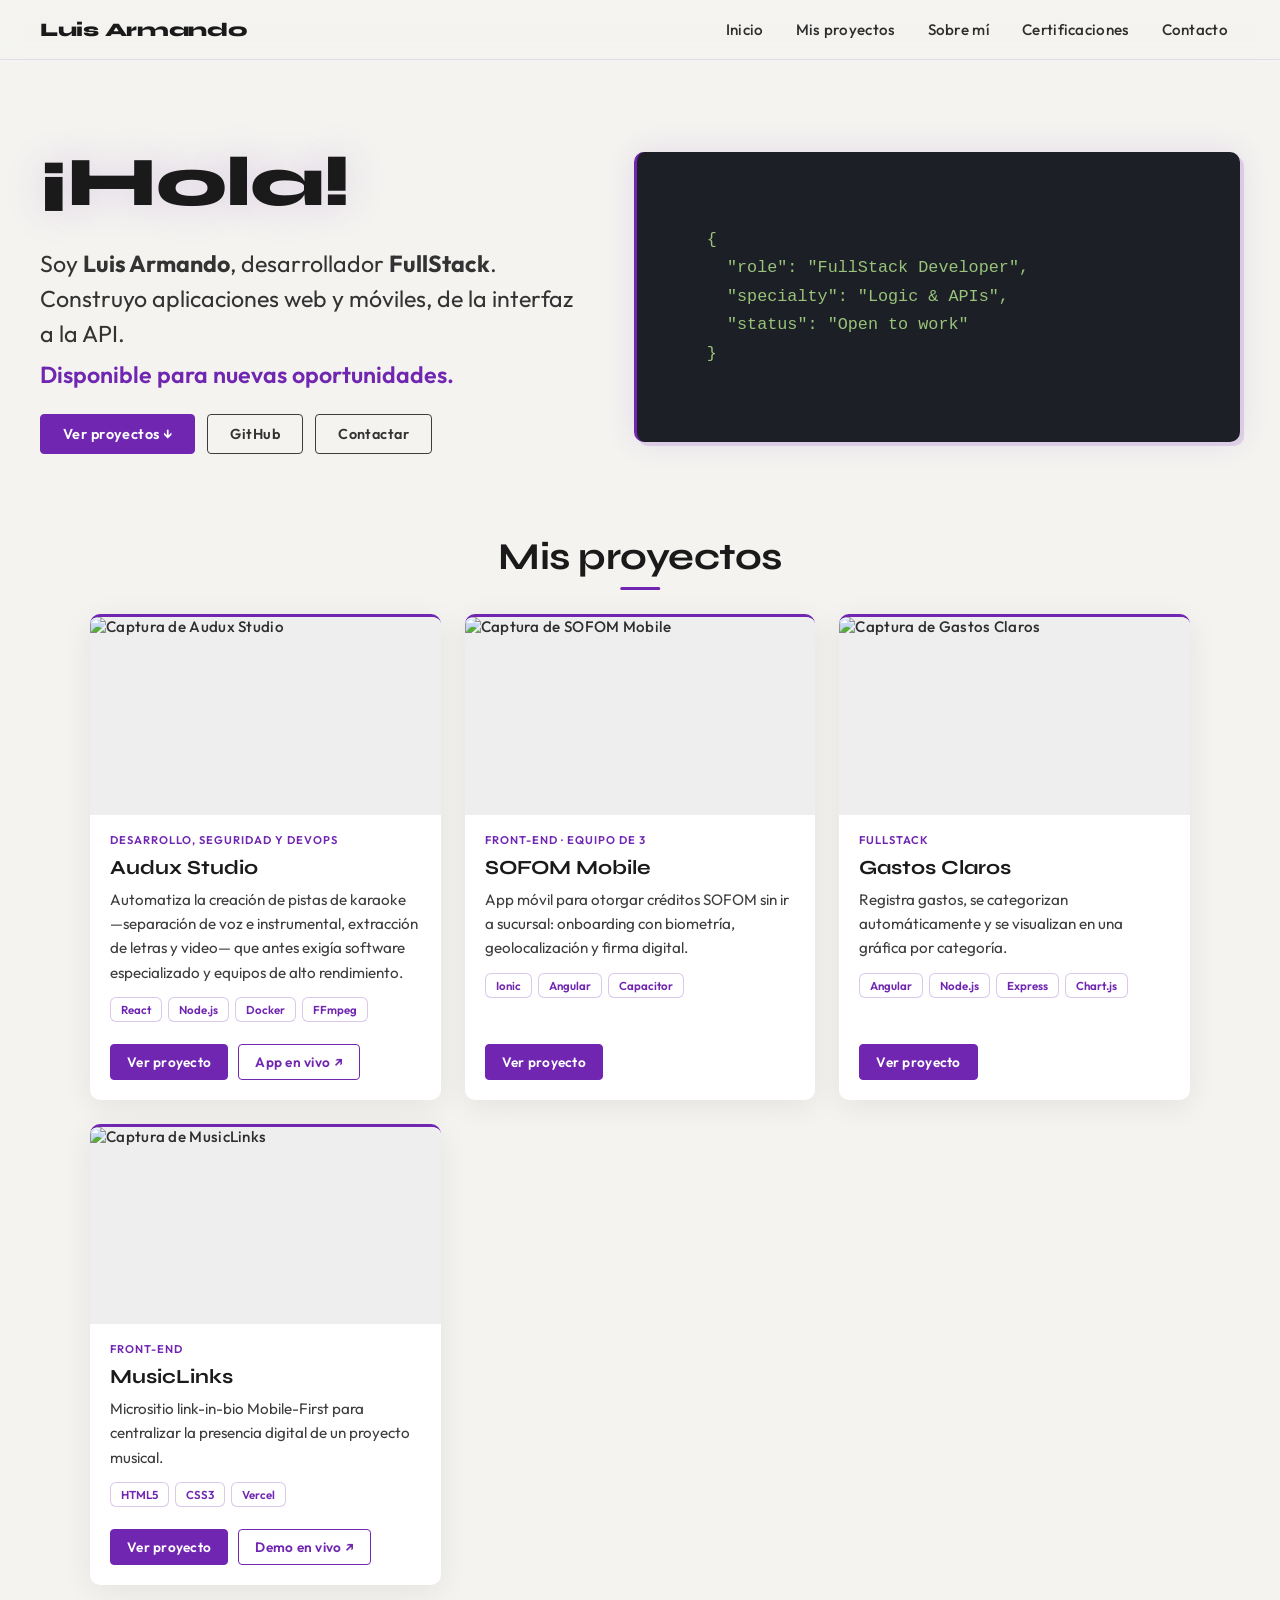
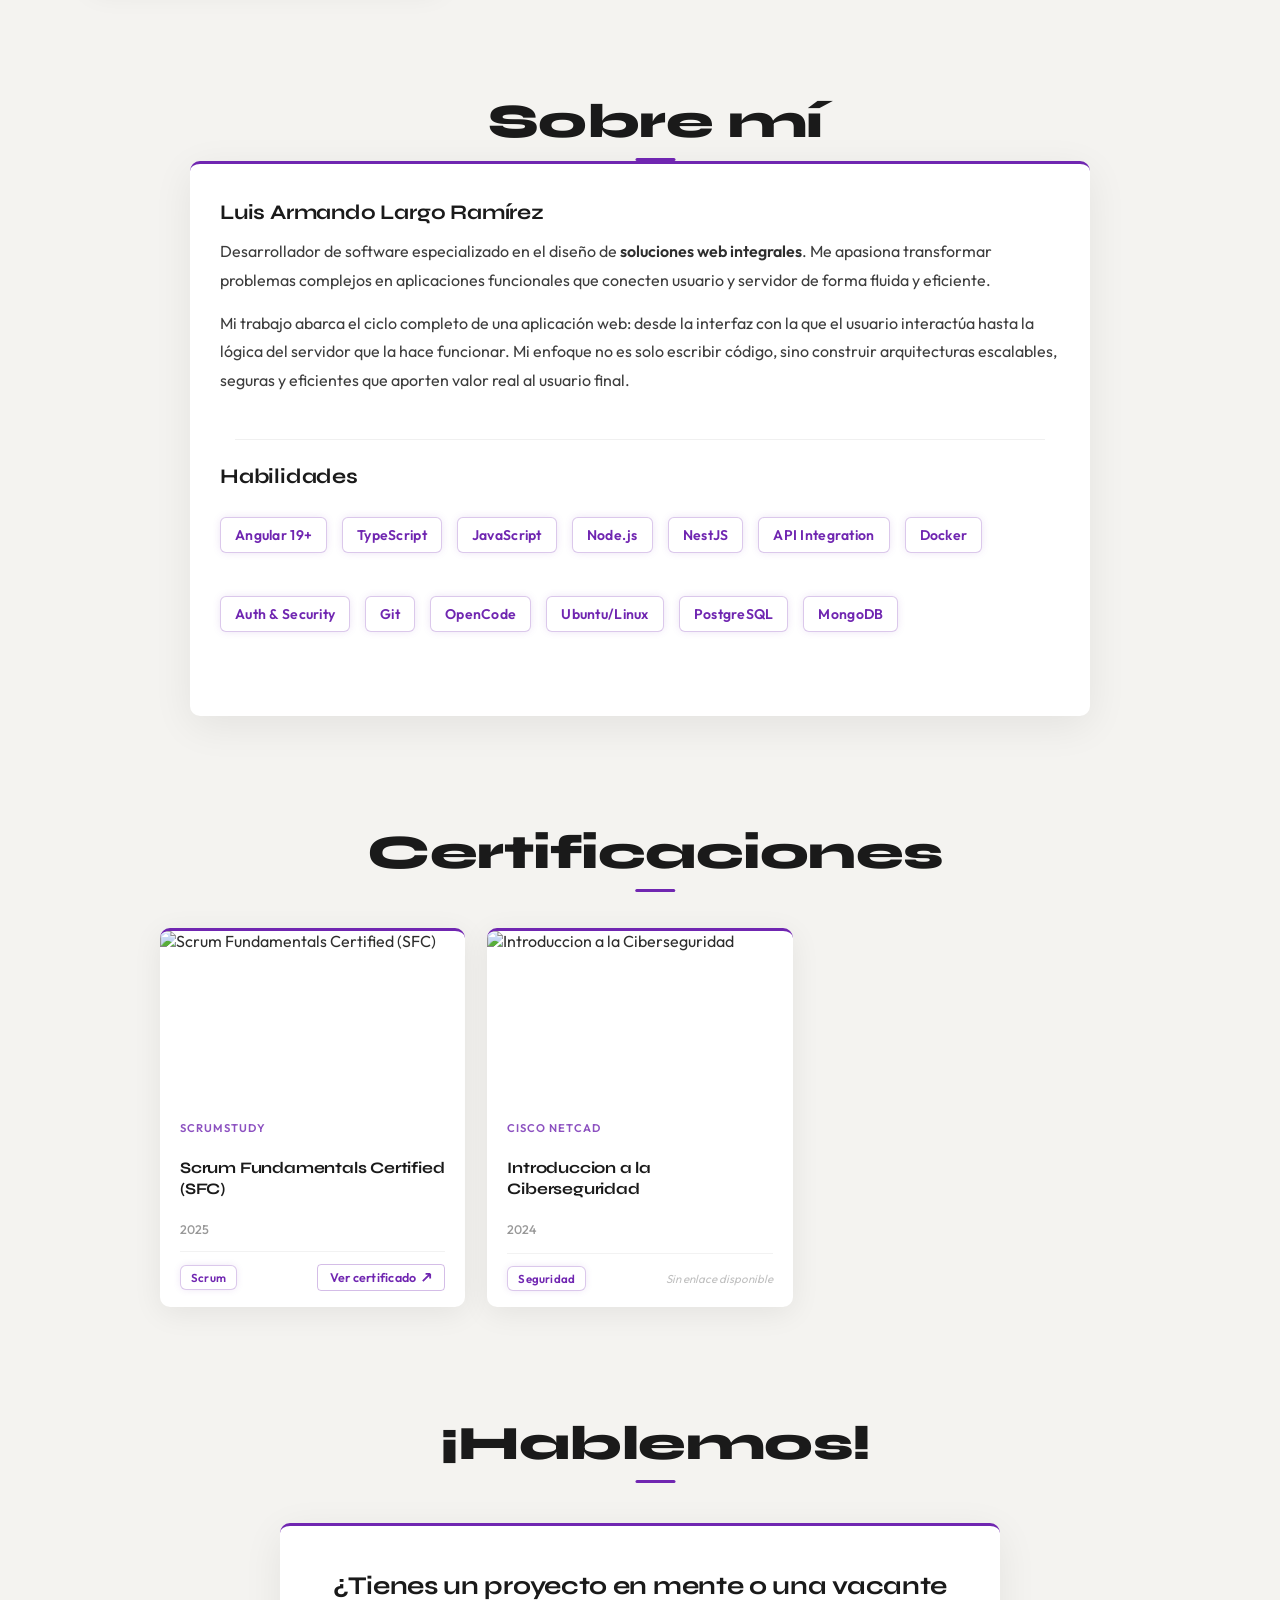
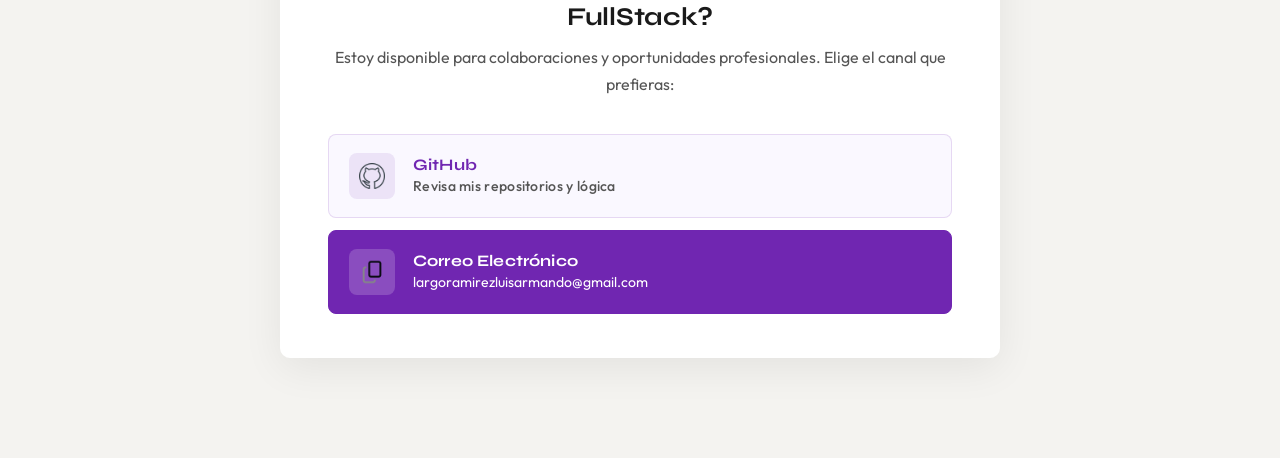
==== commit 974bb003: "Cambios en el parrafo de proyecto, texto en general de la app" ====
--- a/index.html
+++ b/index.html
@@ -92,17 +92,17 @@
         <div class="sobreMi-Descripcion">
           <p class="sobreMi-Nombre">Luis Armando Largo Ramírez</p>
           <p class="sobreMi-descripcion">
-            Desarrollador de software especializado en
-            <strong>lógica de Frontend e integración de sistemas</strong>. Me
-            apasiona transformar problemas complejos en soluciones funcionales,
-            optimizando la comunicación entre el usuario y el servidor.
+            Desarrollador de software especializado en el diseño de
+            <strong>soluciones web integrales</strong>. Me apasiona transformar
+            problemas complejos en aplicaciones funcionales que conecten
+            usuario y servidor de forma fluida y eficiente.
           </p>
 
           <p class="sobreMi-descripcion">
-            Como desarrollador <strong>FullStack</strong>, combino la robustez
-            de <strong>Node.js</strong> en el backend con la agilidad de
-            <strong>Angular</strong> en el frontend. Mi enfoque no es solo
-            escribir código, sino construir arquitecturas escalables, seguras y
+            Mi trabajo abarca el ciclo completo de una aplicación web: desde la
+            interfaz con la que el usuario interactúa hasta la lógica del
+            servidor que la hace funcionar. Mi enfoque no es solo escribir
+            código, sino construir arquitecturas escalables, seguras y
             eficientes que aporten valor real al usuario final.
           </p>
         </div>
@@ -116,12 +116,14 @@
           <p class="tag">TypeScript</p>
           <p class="tag">JavaScript</p>
           <p class="tag">Node.js</p>
+          <p class="tag">NestJS</p>
 
           <p class="tag">API Integration</p>
           <p class="tag">Docker</p>
           <p class="tag">Auth & Security</p>
 
           <p class="tag">Git</p>
+          <p class="tag">OpenCode</p>
           <p class="tag">Ubuntu/Linux</p>
           <p class="tag">PostgreSQL</p>
           <p class="tag">MongoDB</p>
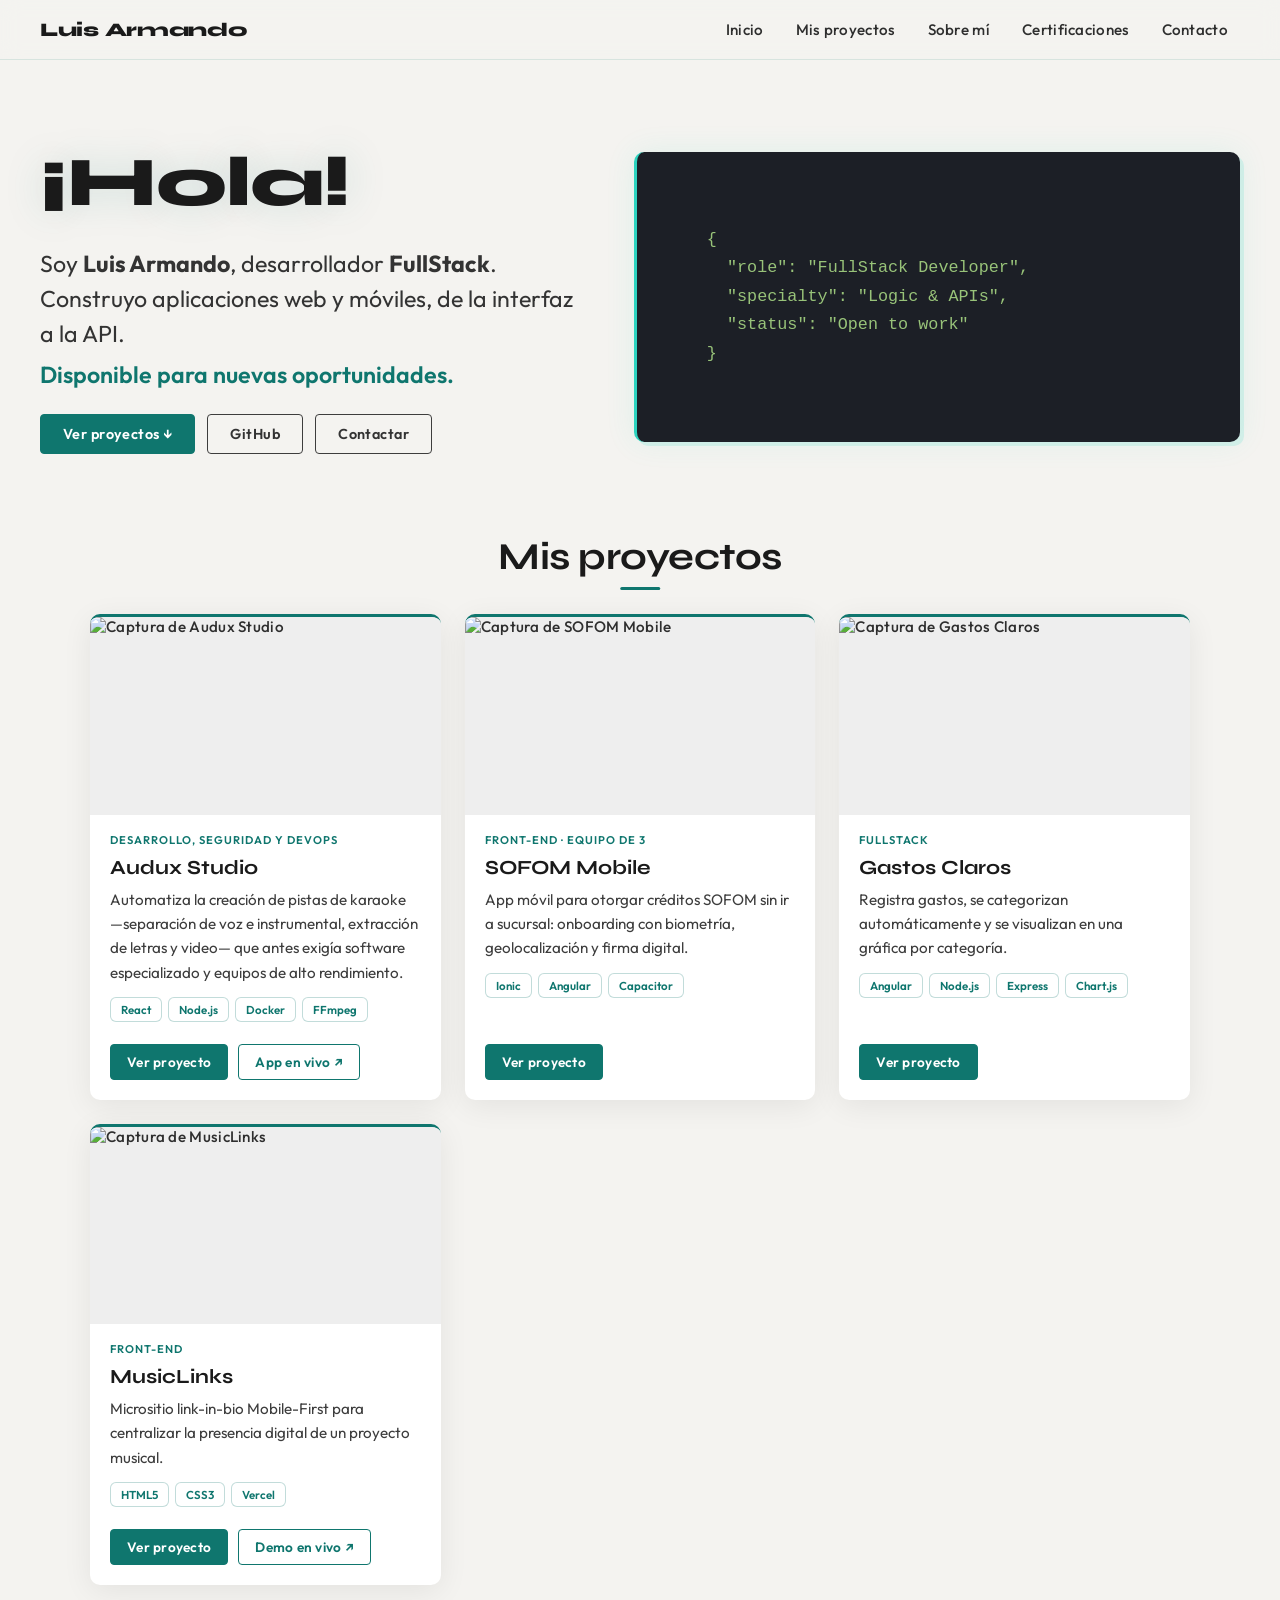
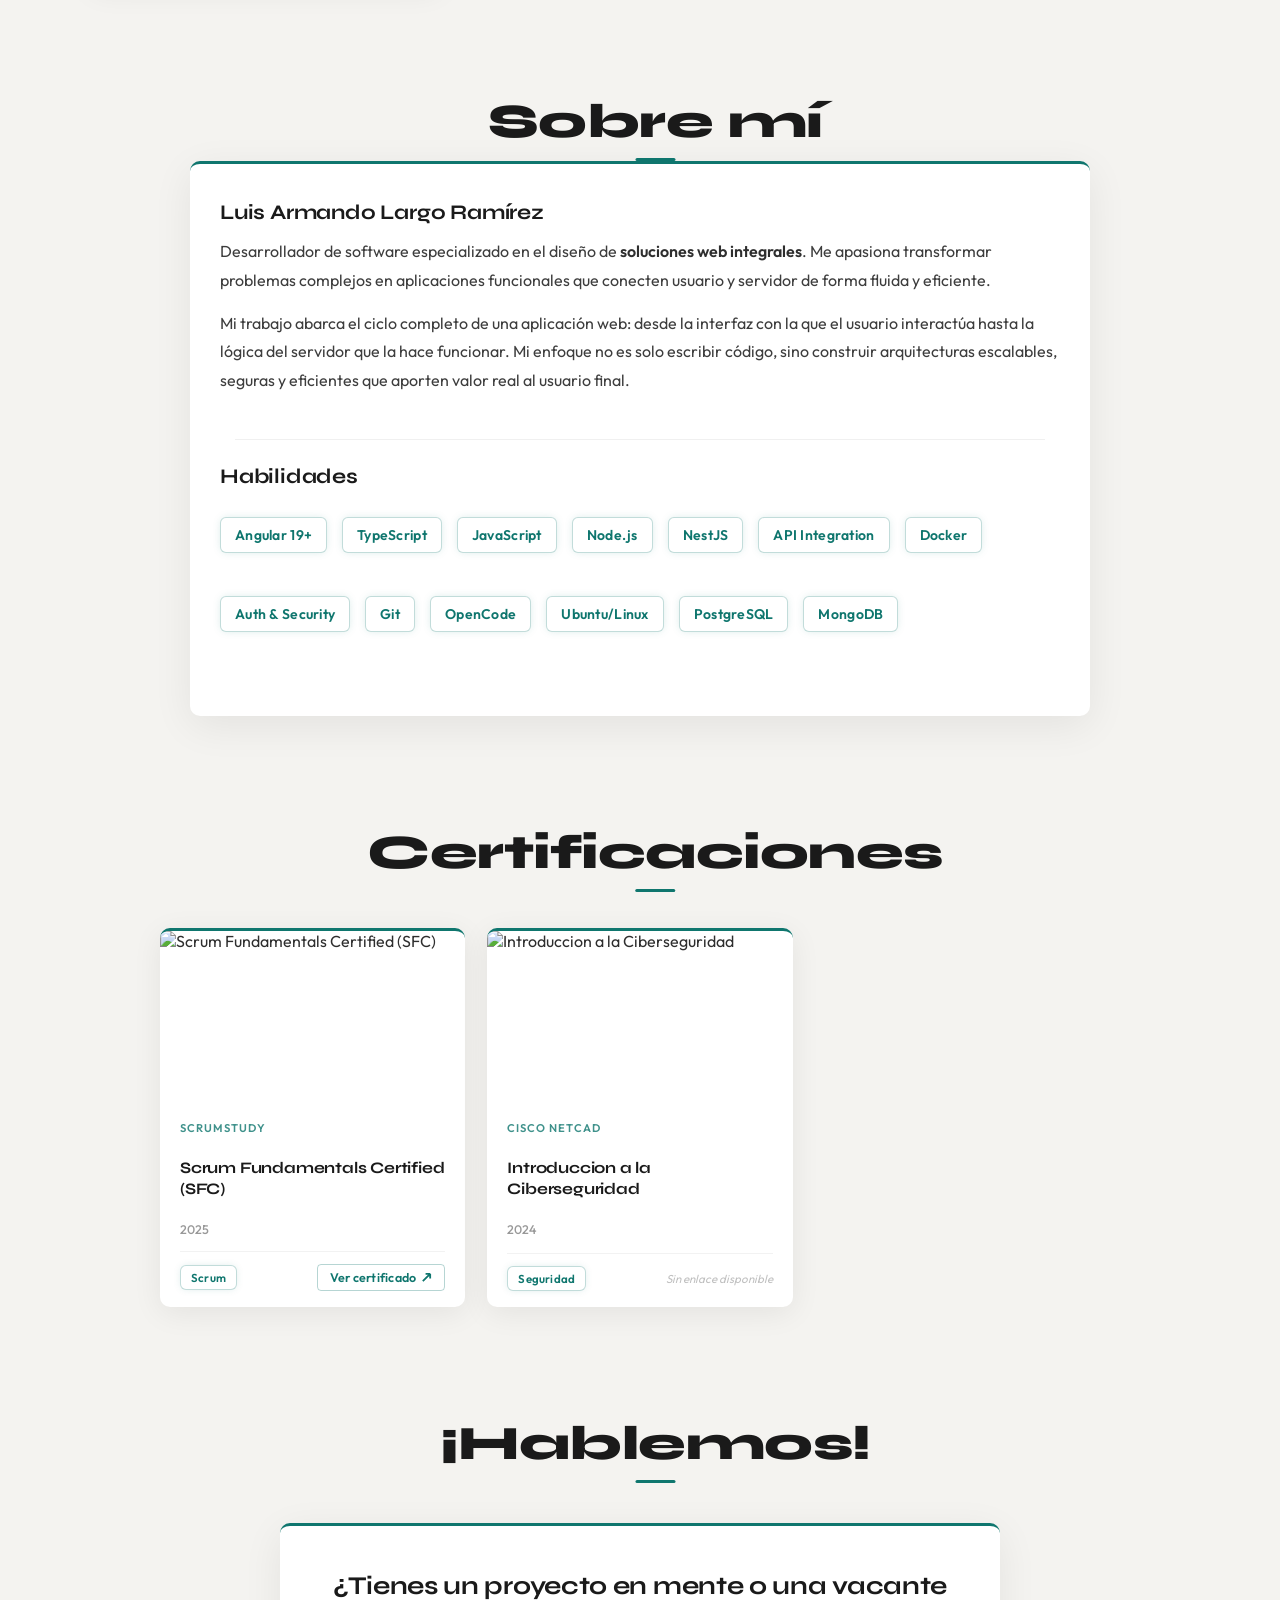
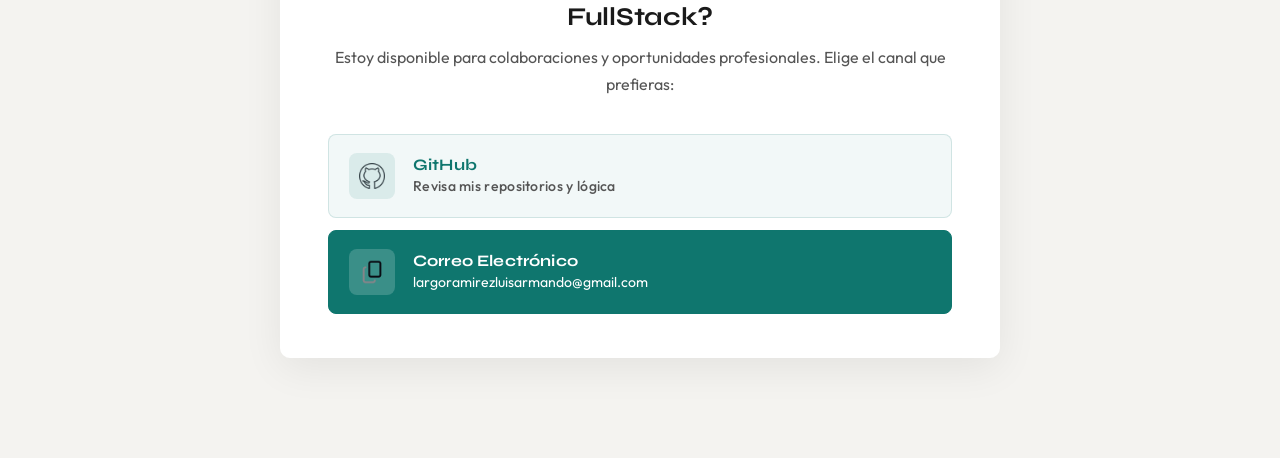
==== commit 772ad919: "Rediseño de textos, paleta teal y mejoras de UX/navegación Contenido: - "Sobre mí" reescrito para ha" ====
--- a/index.html
+++ b/index.html
@@ -87,7 +87,7 @@
     <!-- ══════════════ SECCIÓN: SOBRE MÍ ══════════════ -->
     <p class="sobreMi-titulo" id="sobre-mi">Sobre mí</p>
 
-    <div class="container-sobreMi">
+    <div class="container-sobreMi reveal">
       <div class="mi-presentacion">
         <div class="sobreMi-Descripcion">
           <p class="sobreMi-Nombre">Luis Armando Largo Ramírez</p>
@@ -136,7 +136,7 @@
 
     <div class="cert-grid">
       <!-- ══ TARJETA ══ -->
-      <div class="cert-card">
+      <div class="cert-card reveal">
         <img
           class="cert-img"
           src="https://res.cloudinary.com/dzsalq5g6/image/upload/v1777447774/Certificacion_scrum_zsuzkc.jpg"
@@ -174,7 +174,7 @@
       </div>
 
       <!-- ══ TARJETA ══ -->
-      <div class="cert-card">
+      <div class="cert-card reveal">
         <img
           class="cert-img"
           src="https://res.cloudinary.com/dzsalq5g6/image/upload/v1777447685/Certificado_Introduccion_A_La_CiberSeguridad_spl8ei.jpg"
@@ -200,7 +200,7 @@
       <p class="sobreMi-titulo">¡Hablemos!</p>
 
       <div class="container-contacto-minimal">
-        <div class="card-contacto-directo">
+        <div class="card-contacto-directo reveal">
           <div class="header-contacto">
             <h3>¿Tienes un proyecto en mente o una vacante FullStack?</h3>
             <p>
@@ -242,8 +242,29 @@
       </div>
     </section>
 
+    <button
+      class="btn-top"
+      id="btnTop"
+      aria-label="Volver al inicio"
+      title="Volver al inicio"
+    >
+      <svg
+        viewBox="0 0 24 24"
+        fill="none"
+        stroke="currentColor"
+        stroke-width="2.5"
+        stroke-linecap="round"
+        stroke-linejoin="round"
+        aria-hidden="true"
+      >
+        <path d="M6 15l6-6 6 6" />
+      </svg>
+    </button>
+
     <script src="./js/cards.js"></script>
     <script src="./js/contacto.js"></script>
+    <script src="./js/reveal.js"></script>
+    <script src="./js/btnTop.js"></script>
     <script src="./js/navbar.js"></script>
   </body>
 </html>
--- a/css/index.css
+++ b/css/index.css
@@ -16,7 +16,7 @@
   font-family: "Syne", sans-serif;
   letter-spacing: -1px;
   color: #1a1a1a;
-  text-shadow: 0 0 40px rgba(112, 38, 177, 0.18);
+  text-shadow: 0 0 40px rgba(15, 118, 110, 0.18);
 }
 
 .container-bienvenida {
@@ -29,13 +29,13 @@
   flex: 1;
   min-width: 300px;
   background-color: #1c1f26;
-  color: #7026b1;
+  color: #2dd4bf;
   padding: 28px 30px;
   border-radius: 10px;
-  border-left: 3px solid #7026b1;
+  border-left: 3px solid #2dd4bf;
   box-shadow:
-    0 0 30px rgba(112, 38, 177, 0.12),
-    4px 4px 0px rgba(112, 38, 177, 0.15);
+    0 0 30px rgba(45, 212, 191, 0.1),
+    4px 4px 0px rgba(45, 212, 191, 0.15);
   font-family: "Consolas", "Monaco", monospace;
   font-size: 1.05rem;
   user-select: none;
@@ -66,9 +66,9 @@
 }
 
 .btn-scroll:hover {
-  color: #7026b1;
-  border-color: #7026b1;
-  box-shadow: 0 0 14px rgba(112, 38, 177, 0.2);
+  color: #0f766e;
+  border-color: #0f766e;
+  box-shadow: 0 0 14px rgba(15, 118, 110, 0.2);
 }
 
 .titulo-trabajo {
@@ -91,7 +91,7 @@
   margin: 8px auto 0;
   width: 40px;
   height: 3px;
-  background: #7026b1;
+  background: #0f766e;
   border-radius: 2px;
 }
 
@@ -106,7 +106,7 @@
 .descripcion-bienvenida2 {
   font-weight: 600;
   margin: 6px 0 0;
-  color: #7026b1;
+  color: #0f766e;
   font-size: 1.45rem;
   line-height: 1.5;
 }
@@ -191,7 +191,36 @@
 }
 
 .btn-scroll.btn-primary:hover {
-  background: #5c1e92;
-  border-color: #5c1e92;
+  background: var(--accent-dark);
+  border-color: var(--accent-dark);
   color: white;
 }
+
+/* ── Entrada del hero (una sola vez, al cargar la página) ──
+   Es lo mínimo necesario para que la primera impresión no sea
+   estática en frío; con movimiento reducido se omite. */
+.container-bienvenida {
+  animation: hero-in 0.6s ease both;
+}
+
+.decoracion-tecnica {
+  animation: hero-in 0.6s ease 0.15s both;
+}
+
+@keyframes hero-in {
+  from {
+    opacity: 0;
+    transform: translateY(14px);
+  }
+  to {
+    opacity: 1;
+    transform: none;
+  }
+}
+
+@media (prefers-reduced-motion: reduce) {
+  .container-bienvenida,
+  .decoracion-tecnica {
+    animation: none;
+  }
+}
--- a/css/cards.css
+++ b/css/cards.css
@@ -22,7 +22,7 @@
 
 .proyecto-card:hover {
   transform: translateY(-4px);
-  box-shadow: 0 12px 40px rgba(112, 38, 177, 0.13);
+  box-shadow: 0 12px 40px rgba(15, 118, 110, 0.13);
 }
 
 .card-img {
@@ -79,7 +79,7 @@
 }
 
 .card-tag {
-  border: 1px solid rgba(112, 38, 177, 0.25);
+  border: 1px solid rgba(15, 118, 110, 0.25);
   padding: 4px 10px;
   border-radius: 6px;
   color: var(--accent);
@@ -107,9 +107,9 @@
 }
 
 .card-btn:hover {
-  background: #5c1e92;
-  border-color: #5c1e92;
-  box-shadow: 0 0 12px rgba(112, 38, 177, 0.25);
+  background: var(--accent-dark);
+  border-color: var(--accent-dark);
+  box-shadow: 0 0 12px rgba(15, 118, 110, 0.25);
 }
 
 .card-btn.sec {
@@ -118,8 +118,8 @@
 }
 
 .card-btn.sec:hover {
-  background: rgba(112, 38, 177, 0.06);
-  box-shadow: 0 0 10px rgba(112, 38, 177, 0.15);
+  background: rgba(15, 118, 110, 0.06);
+  box-shadow: 0 0 10px rgba(15, 118, 110, 0.15);
 }
 
 @media (max-width: 600px) {
--- a/css/navbar.css
+++ b/css/navbar.css
@@ -5,7 +5,7 @@
   background: rgba(244, 243, 240, 0.92);
   backdrop-filter: blur(10px);
   -webkit-backdrop-filter: blur(10px);
-  border-bottom: 1px solid rgba(112, 38, 177, 0.12);
+  border-bottom: 1px solid rgba(15, 118, 110, 0.12);
 }
 
 /* ── AJUSTE PARA LANDING PAGE DE UNA SOLA SECCIÓN ──
@@ -76,7 +76,7 @@
 
 ul li a:hover {
   color: var(--accent);
-  background: rgba(112, 38, 177, 0.06);
+  background: rgba(15, 118, 110, 0.06);
 }
 
 .logo-nav {
--- a/css/global.css
+++ b/css/global.css
@@ -1,9 +1,10 @@
 @import url("https://fonts.googleapis.com/css2?family=Syne:wght@700;800&family=Outfit:wght@400;500;600&display=swap");
 
 :root {
-  --accent: #7026b1;
-  --accent-dim: rgba(112, 38, 177, 0.18);
-  --accent-glow: 0 0 18px rgba(112, 38, 177, 0.25);
+  --accent: #0f766e;
+  --accent-dark: #115e59;
+  --accent-dim: rgba(15, 118, 110, 0.18);
+  --accent-glow: 0 0 18px rgba(15, 118, 110, 0.25);
   --dark-bg: #1c1f26;
   --text-main: #2e2e2e;
   --text-muted: #555;
@@ -30,6 +31,129 @@
 
 .container-btn-volver a {
   font-weight: 600;
+}
+
+/* ── MIGAS DE PAN (páginas internas con jerarquía) ──
+   Se usan en las páginas de proyecto: Inicio › Proyectos › Nombre.
+   Se presentan como un "chip" de navegación (mismo lenguaje visual que
+   las tarjetas del sitio) para que se lea como componente y no como
+   texto suelto. */
+.migas {
+  display: inline-flex;
+  align-items: center;
+  gap: 7px;
+  flex-wrap: wrap;
+  width: fit-content;
+  max-width: calc(100% - 32px);
+  margin: 20px 24px 20px 80px;
+  padding: 9px 16px;
+  background: white;
+  border: 1px solid rgba(15, 118, 110, 0.16);
+  border-left: 3px solid var(--accent);
+  border-radius: 8px;
+  box-shadow: 0 3px 12px rgba(0, 0, 0, 0.05);
+  font-size: 0.85rem;
+}
+
+.migas a {
+  color: var(--accent);
+  font-weight: 600;
+  padding: 2px 2px;
+  border-radius: 4px;
+  transition: color 0.2s ease;
+}
+
+.migas a:hover {
+  color: var(--accent-dark);
+  text-decoration: underline;
+  text-underline-offset: 3px;
+}
+
+.migas-sep {
+  color: #c2c9c7;
+  font-size: 0.95em;
+  user-select: none;
+}
+
+.migas-actual {
+  color: var(--text-main);
+  font-weight: 600;
+}
+
+@media (max-width: 768px) {
+  .migas {
+    margin: 18px 24px 16px 40px;
+  }
+}
+
+@media (max-width: 600px) {
+  .migas {
+    margin: 14px 16px 12px 16px;
+    font-size: 0.8rem;
+  }
+}
+
+/* ── BOTÓN FLOTANTE: volver arriba ──
+   Se usa en index.html y en las páginas de proyecto (las que más
+   scrollean). Queda oculto hasta superar el umbral de scroll. */
+.btn-top {
+  position: fixed;
+  right: 22px;
+  bottom: 22px;
+  z-index: 90;
+  width: 44px;
+  height: 44px;
+  border: none;
+  border-radius: 50%;
+  background: var(--accent);
+  color: white;
+  cursor: pointer;
+  display: grid;
+  place-items: center;
+  box-shadow: 0 4px 14px rgba(15, 118, 110, 0.35);
+  opacity: 0;
+  visibility: hidden;
+  transform: translateY(10px);
+  transition:
+    opacity 0.25s ease,
+    transform 0.25s ease,
+    background 0.2s ease,
+    visibility 0.25s;
+}
+
+.btn-top--visible {
+  opacity: 1;
+  visibility: visible;
+  transform: none;
+}
+
+.btn-top:hover {
+  background: var(--accent-dark);
+  box-shadow: 0 6px 18px rgba(15, 118, 110, 0.4);
+}
+
+.btn-top svg {
+  width: 20px;
+  height: 20px;
+}
+
+@media (max-width: 480px) {
+  .btn-top {
+    right: 14px;
+    bottom: 14px;
+    width: 40px;
+    height: 40px;
+  }
+}
+
+@media (prefers-reduced-motion: reduce) {
+  .btn-top {
+    transform: none;
+    transition:
+      opacity 0.2s ease,
+      background 0.2s ease,
+      visibility 0.2s;
+  }
 }
 
 .contenedor-video {
@@ -108,10 +232,10 @@
 }
 
 .tag {
-  border: 1px solid rgba(112, 38, 177, 0.25);
+  border: 1px solid rgba(15, 118, 110, 0.25);
   padding: 8px 14px;
   border-radius: 6px;
-  box-shadow: 0 0 10px -2px rgba(112, 38, 177, 0.2);
+  box-shadow: 0 0 10px -2px rgba(15, 118, 110, 0.2);
   color: var(--accent);
   transition:
     box-shadow 0.2s ease,
@@ -123,8 +247,8 @@
 }
 
 .tag:hover {
-  color: #5c1e92;
-  box-shadow: 0 0 16px -2px rgba(112, 38, 177, 0.35);
+  color: var(--accent-dark);
+  box-shadow: 0 0 16px -2px rgba(15, 118, 110, 0.35);
 }
 
 .link-proyecto {
@@ -135,7 +259,7 @@
 }
 
 .link-proyecto:hover {
-  color: rgb(168, 83, 168);
+  color: rgb(13, 148, 136);
 }
 
 nav ul li a.active {
@@ -148,7 +272,7 @@
   background-image: linear-gradient(
     to right,
     #ffffff 30%,
-    #7026b1 50%,
+    #0f766e 50%,
     #ffffff 70%
   );
   background-size: 200% auto;
@@ -250,3 +374,29 @@
     margin-left: 30px;
   }
 }
+
+/* ── REVEAL AL HACER SCROLL ──
+   Se usa en index.html (secciones y cards generadas por JS).
+   El contenido es visible siempre; si no hay JS o el usuario
+   prefiere menos movimiento, se muestra sin animación. */
+.reveal {
+  opacity: 0;
+  transform: translateY(20px);
+  transition:
+    opacity 0.55s ease,
+    transform 0.6s cubic-bezier(0.22, 1, 0.36, 1);
+  transition-delay: var(--reveal-delay, 0ms);
+}
+
+.reveal.is-visible {
+  opacity: 1;
+  transform: none;
+}
+
+@media (prefers-reduced-motion: reduce) {
+  .reveal {
+    opacity: 1;
+    transform: none;
+    transition: none;
+  }
+}
--- a/css/sobreMi.css
+++ b/css/sobreMi.css
@@ -53,7 +53,7 @@
   object-fit: cover;
   object-position: center;
   border-radius: 50%;
-  outline: 2px solid rgba(112, 38, 177, 0.2);
+  outline: 2px solid rgba(15, 118, 110, 0.2);
   outline-offset: 5px;
   transition:
     outline-color 0.3s ease,
@@ -61,8 +61,8 @@
 }
 
 .sobreMi-Foto img:hover {
-  outline-color: rgba(112, 38, 177, 0.55);
-  box-shadow: 0 0 24px rgba(112, 38, 177, 0.18);
+  outline-color: rgba(15, 118, 110, 0.55);
+  box-shadow: 0 0 24px rgba(15, 118, 110, 0.18);
 }
 
 .linea-vertical {
@@ -71,8 +71,8 @@
   background: linear-gradient(
     to bottom,
     transparent,
-    rgba(112, 38, 177, 0.25) 20%,
-    rgba(112, 38, 177, 0.25) 80%,
+    rgba(15, 118, 110, 0.25) 20%,
+    rgba(15, 118, 110, 0.25) 80%,
     transparent
   );
 }
@@ -128,11 +128,11 @@
 }
 
 .tecnologias.sobremi .tag:hover {
-  color: #5c1e92;
+  color: var(--accent-dark);
   transform: translateY(-2px);
   box-shadow:
-    0 4px 14px -3px rgba(112, 38, 177, 0.35),
-    0 0 8px -2px rgba(112, 38, 177, 0.2);
+    0 4px 14px -3px rgba(15, 118, 110, 0.35),
+    0 0 8px -2px rgba(15, 118, 110, 0.2);
 }
 
 /* ── RESPONSIVE ── */
--- a/css/certificaciones.css
+++ b/css/certificaciones.css
@@ -49,7 +49,7 @@
 
 .cert-card:hover {
   transform: translateY(-4px);
-  box-shadow: 0 12px 40px rgba(112, 38, 177, 0.13);
+  box-shadow: 0 12px 40px rgba(15, 118, 110, 0.13);
 }
 
 /* ── IMAGEN / PLACEHOLDER ── */
@@ -64,7 +64,7 @@
 .cert-img-placeholder {
   width: 100%;
   aspect-ratio: 16 / 9;
-  background: #f0eaf8;
+  background: #e6f4f2;
   display: flex;
   flex-direction: column;
   align-items: center;
@@ -140,10 +140,10 @@
 }
 
 .cert-tag {
-  border: 1px solid rgba(112, 38, 177, 0.25);
+  border: 1px solid rgba(15, 118, 110, 0.25);
   padding: 4px 10px;
   border-radius: 6px;
-  box-shadow: 0 0 8px -2px rgba(112, 38, 177, 0.18);
+  box-shadow: 0 0 8px -2px rgba(15, 118, 110, 0.18);
   color: var(--accent);
   font-size: 0.72rem;
   font-weight: 600;
@@ -155,8 +155,8 @@
 }
 
 .cert-tag:hover {
-  color: #5c1e92;
-  box-shadow: 0 0 14px -2px rgba(112, 38, 177, 0.3);
+  color: var(--accent-dark);
+  box-shadow: 0 0 14px -2px rgba(15, 118, 110, 0.3);
 }
 
 /* Con enlace */
@@ -168,7 +168,7 @@
   font-weight: 600;
   color: var(--accent);
   text-decoration: none;
-  border: 1.5px solid rgba(112, 38, 177, 0.3);
+  border: 1.5px solid rgba(15, 118, 110, 0.3);
   padding: 5px 12px;
   border-radius: 4px;
   flex-shrink: 0;
@@ -177,9 +177,9 @@
 }
 
 .cert-link:hover {
-  background: rgba(112, 38, 177, 0.06);
+  background: rgba(15, 118, 110, 0.06);
   border-color: var(--accent);
-  box-shadow: 0 0 10px rgba(112, 38, 177, 0.15);
+  box-shadow: 0 0 10px rgba(15, 118, 110, 0.15);
 }
 
 /* Sin enlace */
--- a/css/contacto.css
+++ b/css/contacto.css
@@ -67,8 +67,8 @@
   display: flex;
   align-items: center;
   padding: 18px 20px;
-  background: #faf8ff;
-  border: 1px solid rgba(112, 38, 177, 0.15);
+  background: #f2f8f8;
+  border: 1px solid rgba(15, 118, 110, 0.15);
   border-radius: 8px;
   text-decoration: none;
   transition:
@@ -83,7 +83,7 @@
   transform: translateY(-2px);
   border-color: var(--accent);
   background: white;
-  box-shadow: 0 6px 20px rgba(112, 38, 177, 0.12);
+  box-shadow: 0 6px 20px rgba(15, 118, 110, 0.12);
 }
 
 .enlace-card.principal {
@@ -92,9 +92,9 @@
 }
 
 .enlace-card.principal:hover {
-  background: #6020a0;
-  border-color: #6020a0;
-  box-shadow: 0 6px 20px rgba(112, 38, 177, 0.3);
+  background: var(--accent-dark);
+  border-color: var(--accent-dark);
+  box-shadow: 0 6px 20px rgba(15, 118, 110, 0.3);
 }
 
 .enlace-card.principal .enlace-texto span,
@@ -104,7 +104,7 @@
 
 .icon-container {
   margin-right: 18px;
-  background: rgba(112, 38, 177, 0.1);
+  background: rgba(15, 118, 110, 0.1);
   width: 46px;
   height: 46px;
   flex-shrink: 0;
